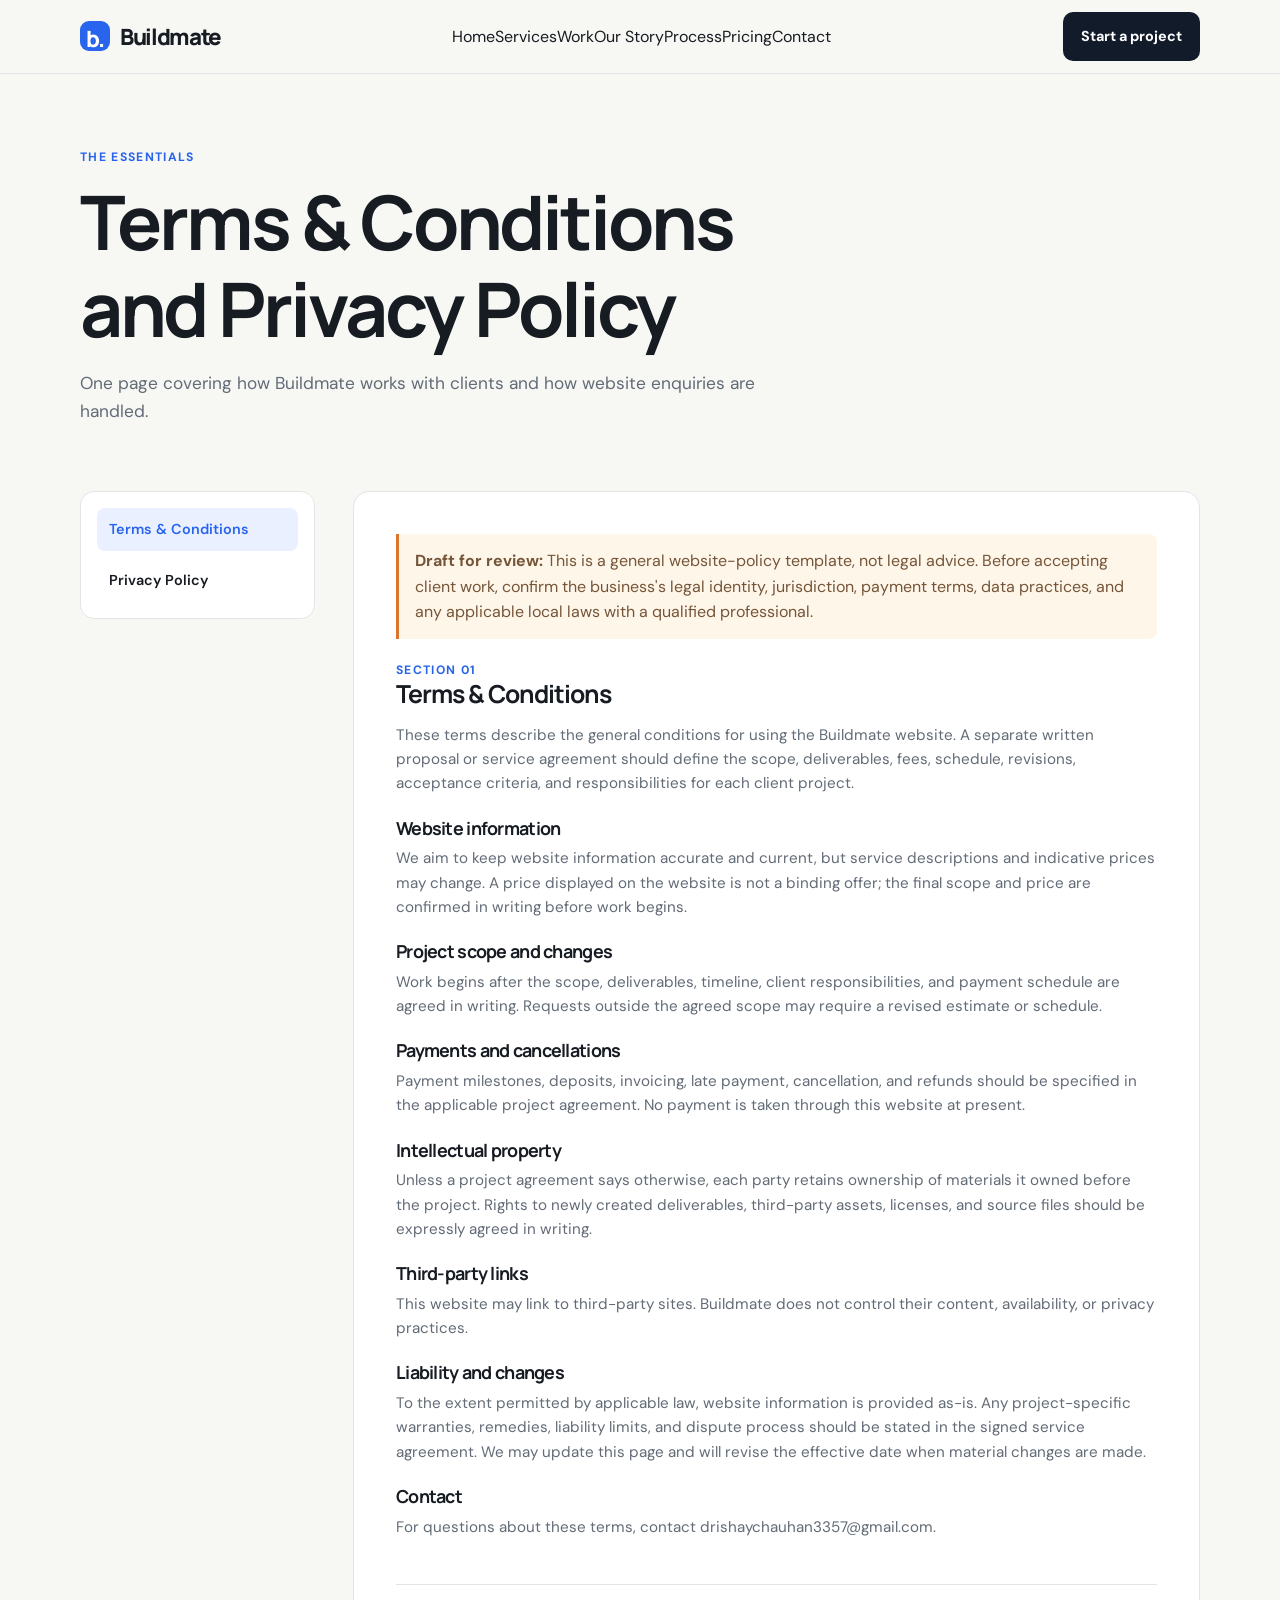
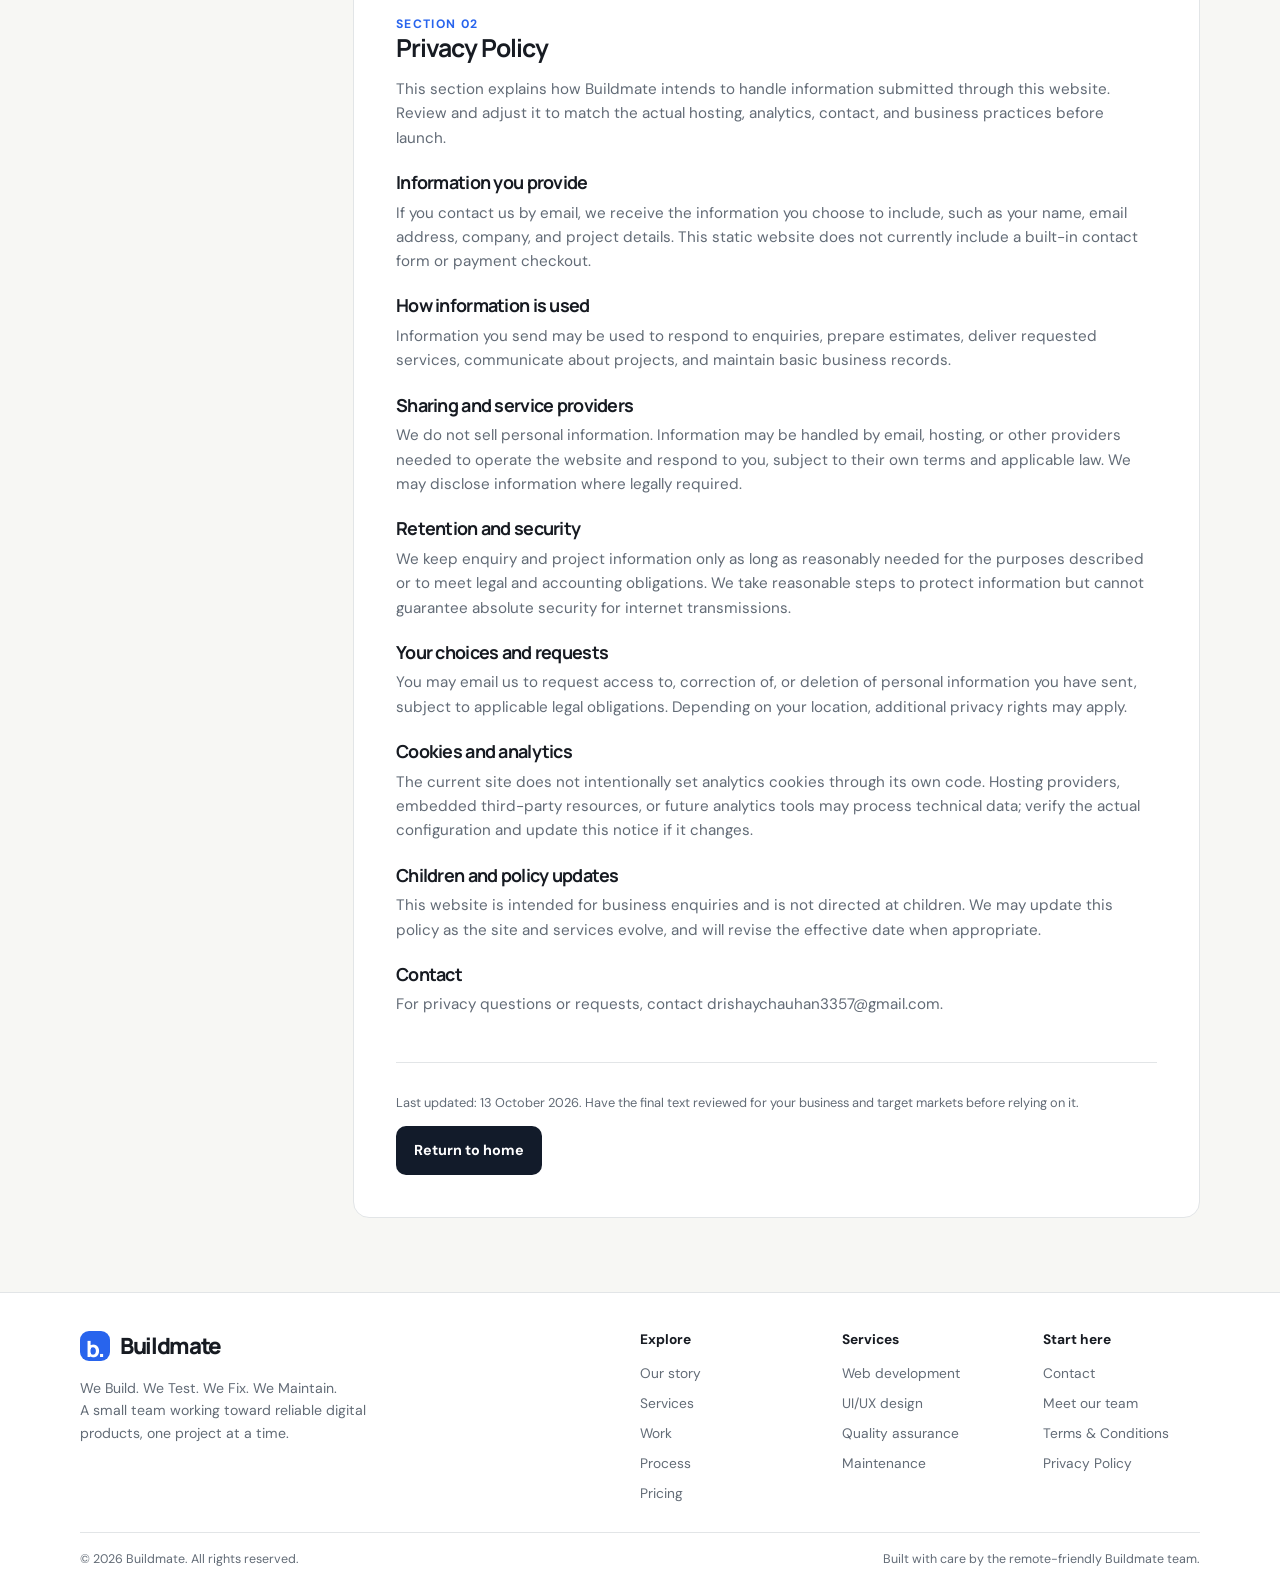
==== legal.html @ 02f56d62 "Load shared mobile navigation script on legal page" ====
<!doctype html>
<html lang="en"><head><meta charset="utf-8"><meta name="viewport" content="width=device-width, initial-scale=1"><meta name="theme-color" content="#f7f7f4"><meta name="description" content="Buildmate terms and conditions and privacy policy."><title>Terms &amp; Conditions & Privacy Policy – Buildmate</title><link rel="icon" type="image/svg+xml" href="assets/favicon.svg"><link rel="preconnect" href="https://fonts.googleapis.com"><link rel="preconnect" href="https://fonts.gstatic.com" crossorigin><link href="https://fonts.googleapis.com/css2?family=DM+Sans:wght@400;500;600;700&family=Manrope:wght@400;500;600;700;800&display=swap" rel="stylesheet"><link rel="stylesheet" href="assets/css/work.css"><style>.legal-layout{display:grid;grid-template-columns:235px minmax(0,1fr);gap:38px;align-items:start}.legal-sidebar{position:sticky;top:96px;background:#fff;border:1px solid var(--line);border-radius:14px;padding:16px;display:grid;gap:8px}.legal-sidebar a{padding:10px 12px;border-radius:8px;font-weight:600;font-size:.9rem}.legal-sidebar a.active,.legal-sidebar a:hover{background:#eaf0ff;color:var(--blue)}.legal-content{background:#fff;border:1px solid var(--line);border-radius:16px;padding:clamp(22px,4vw,42px);min-width:0}.legal-content section{padding:0 0 30px;margin-bottom:30px;border-bottom:1px solid var(--line);scroll-margin-top:100px}.legal-content section:last-child{border-bottom:0;margin-bottom:0}.legal-content h2{font-size:1.55rem;margin-bottom:14px}.legal-content h3{margin-top:22px}.legal-content p,.legal-content li{font-size:.95rem}.legal-content ul{padding-left:22px}.draft-warning{background:#fff6ea;border-left:3px solid var(--orange);padding:14px 16px;border-radius:0 8px 8px 0;color:#755538;margin-bottom:22px}@media(max-width:720px){.legal-layout{grid-template-columns:1fr;gap:16px}.legal-sidebar{position:static;grid-template-columns:repeat(2,minmax(0,1fr))}.legal-content{padding:20px}}</style></head>
<body><header class="topbar"><div class="wrap nav"><a class="brand" href="index.html#home" aria-label="Buildmate home"><span class="brand-mark">b.</span>Buildmate</a><nav class="nav-links mobile-page-nav" id="nav-links" aria-label="Page navigation"><a href="index.html#home">Home</a><a href="index.html#services">Services</a><a href="index.html#work">Work</a><a href="index.html#story">Our Story</a><a href="index.html#process">Process</a><a href="index.html#pricing">Pricing</a><a href="index.html#contact">Contact</a></nav><a class="btn btn-dark" href="index.html#contact">Start a project</a><button class="menu-toggle" id="menu-toggle" aria-label="Open navigation" aria-expanded="false" aria-controls="nav-links">☰</button></div></header>
<main><section class="hero"><div class="wrap"><div class="eyebrow">The essentials</div><h1>Terms &amp; Conditions<br>and Privacy Policy</h1><p>One page covering how Buildmate works with clients and how website enquiries are handled.</p></div></section>
<section class="section" style="padding-top:0"><div class="wrap legal-layout"><aside class="legal-sidebar" aria-label="Legal page navigation"><a href="#terms" class="active">Terms &amp; Conditions</a><a href="#privacy">Privacy Policy</a></aside><div class="legal-content"><div class="draft-warning"><strong>Draft for review:</strong> This is a general website-policy template, not legal advice. Before accepting client work, confirm the business's legal identity, jurisdiction, payment terms, data practices, and any applicable local laws with a qualified professional.</div>
<section id="terms"><div class="eyebrow">Section 01</div><h2>Terms &amp; Conditions</h2><p>These terms describe the general conditions for using the Buildmate website. A separate written proposal or service agreement should define the scope, deliverables, fees, schedule, revisions, acceptance criteria, and responsibilities for each client project.</p><h3>Website information</h3><p>We aim to keep website information accurate and current, but service descriptions and indicative prices may change. A price displayed on the website is not a binding offer; the final scope and price are confirmed in writing before work begins.</p><h3>Project scope and changes</h3><p>Work begins after the scope, deliverables, timeline, client responsibilities, and payment schedule are agreed in writing. Requests outside the agreed scope may require a revised estimate or schedule.</p><h3>Payments and cancellations</h3><p>Payment milestones, deposits, invoicing, late payment, cancellation, and refunds should be specified in the applicable project agreement. No payment is taken through this website at present.</p><h3>Intellectual property</h3><p>Unless a project agreement says otherwise, each party retains ownership of materials it owned before the project. Rights to newly created deliverables, third-party assets, licenses, and source files should be expressly agreed in writing.</p><h3>Third-party links</h3><p>This website may link to third-party sites. Buildmate does not control their content, availability, or privacy practices.</p><h3>Liability and changes</h3><p>To the extent permitted by applicable law, website information is provided as-is. Any project-specific warranties, remedies, liability limits, and dispute process should be stated in the signed service agreement. We may update this page and will revise the effective date when material changes are made.</p><h3>Contact</h3><p>For questions about these terms, contact <a href="https://mail.google.com/mail/?view=cm&amp;fs=1&amp;to=drishaychauhan3357@gmail.com&amp;su=Buildmate%20legal%20enquiry" target="_blank" rel="noopener">drishaychauhan3357@gmail.com</a>.</p></section>
<section id="privacy"><div class="eyebrow">Section 02</div><h2>Privacy Policy</h2><p>This section explains how Buildmate intends to handle information submitted through this website. Review and adjust it to match the actual hosting, analytics, contact, and business practices before launch.</p><h3>Information you provide</h3><p>If you contact us by email, we receive the information you choose to include, such as your name, email address, company, and project details. This static website does not currently include a built-in contact form or payment checkout.</p><h3>How information is used</h3><p>Information you send may be used to respond to enquiries, prepare estimates, deliver requested services, communicate about projects, and maintain basic business records.</p><h3>Sharing and service providers</h3><p>We do not sell personal information. Information may be handled by email, hosting, or other providers needed to operate the website and respond to you, subject to their own terms and applicable law. We may disclose information where legally required.</p><h3>Retention and security</h3><p>We keep enquiry and project information only as long as reasonably needed for the purposes described or to meet legal and accounting obligations. We take reasonable steps to protect information but cannot guarantee absolute security for internet transmissions.</p><h3>Your choices and requests</h3><p>You may email us to request access to, correction of, or deletion of personal information you have sent, subject to applicable legal obligations. Depending on your location, additional privacy rights may apply.</p><h3>Cookies and analytics</h3><p>The current site does not intentionally set analytics cookies through its own code. Hosting providers, embedded third-party resources, or future analytics tools may process technical data; verify the actual configuration and update this notice if it changes.</p><h3>Children and policy updates</h3><p>This website is intended for business enquiries and is not directed at children. We may update this policy as the site and services evolve, and will revise the effective date when appropriate.</p><h3>Contact</h3><p>For privacy questions or requests, contact <a href="https://mail.google.com/mail/?view=cm&amp;fs=1&amp;to=drishaychauhan3357@gmail.com&amp;su=Buildmate%20privacy%20request" target="_blank" rel="noopener">drishaychauhan3357@gmail.com</a>.</p></section><p style="font-size:.8rem;color:var(--muted)">Last updated: 13 October 2026. Have the final text reviewed for your business and target markets before relying on it.</p><a class="btn btn-dark" href="index.html">Return to home</a></div></div></section></main>
<footer class="footer">
  <div class="wrap">
    <div class="footer-top">
      <div class="footer-about"><a class="brand" href="index.html#home"><span class="brand-mark">b.</span>Buildmate</a><p>We Build. We Test. We Fix. We Maintain.<br>A small team working toward reliable digital products, one project at a time.</p></div>
      <div class="footer-links">
        <div><strong>Explore</strong><a href="index.html#story">Our story</a><a href="index.html#services">Services</a><a href="index.html#work">Work</a><a href="index.html#process">Process</a><a href="index.html#pricing">Pricing</a></div>
        <div><strong>Services</strong><a href="index.html#services">Web development</a><a href="index.html#services">UI/UX design</a><a href="index.html#services">Quality assurance</a><a href="index.html#services">Maintenance</a></div>
        <div><strong>Start here</strong><a href="index.html#contact">Contact</a><a href="team.html">Meet our team</a><a href="legal.html" target="_blank" rel="noopener">Terms &amp; Conditions</a><a href="legal.html#privacy" target="_blank" rel="noopener">Privacy Policy</a></div>
      </div>
    </div>
    <div class="footer-bottom"><span>© <span id="year"></span> Buildmate. All rights reserved.</span><span>Built with care by the remote-friendly Buildmate team.</span></div>
  </div>
</footer><script>document.getElementById('year').textContent=new Date().getFullYear();const sections=[...document.querySelectorAll('.legal-content section')];const links=[...document.querySelectorAll('.legal-sidebar a')];const update=()=>{let current=sections[0].id;for(const section of sections){if(section.getBoundingClientRect().top<=160)current=section.id;}links.forEach(link=>link.classList.toggle('active',link.hash==='#'+current));};window.addEventListener('scroll',update,{passive:true});update();</script><script src="assets/js/work.js" defer></script></body></html>
---- assets/css/work.css ----
:root{--ink:#171b22;--muted:#626b76;--paper:#f7f7f4;--white:#fff;--line:#e2e5e7;--blue:#2864ed;--green:#18845d;--orange:#d97732;--navy:#121b2a;--max:1120px}
    *{box-sizing:border-box}html{scroll-behavior:smooth;scroll-padding-top:80px}body{margin:0;background:var(--paper);color:var(--ink);font-family:"DM Sans",sans-serif;line-height:1.6}a{color:inherit;text-decoration:none}h1,h2,h3{font-family:Manrope,sans-serif;letter-spacing:-.04em;line-height:1.15}h1{font-size:clamp(2.7rem,6vw,4.7rem);margin:12px 0 18px}h2{font-size:clamp(1.8rem,4vw,2.7rem);margin:0 0 12px}h3{font-size:1.12rem;margin:0 0 8px}p{color:var(--muted);margin-top:0}.wrap{width:min(var(--max),calc(100% - 40px));margin:auto}.eyebrow{font-size:.76rem;letter-spacing:.11em;text-transform:uppercase;font-weight:700;color:var(--blue)}.topbar{height:74px;display:flex;align-items:center;border-bottom:1px solid var(--line);position:sticky;top:0;z-index:10;background:#f7f7f4ee;backdrop-filter:blur(12px)}.nav{display:flex;align-items:center;justify-content:space-between;gap:24px}.brand{display:inline-flex;align-items:center;gap:10px;font-family:Manrope,sans-serif;font-size:1.4rem;font-weight:800;letter-spacing:-.06em}.brand-mark{width:30px;height:30px;display:grid;place-items:center;background:var(--blue);color:white;border-radius:9px;font-weight:800}.links{display:flex;align-items:center;gap:25px;font-size:.9rem;color:#434b55}.menu-toggle{display:none;background:none;border:0;font-size:1.5rem;padding:8px}.nav-links a:hover{color:var(--blue)}.nav-links a[aria-current="page"]{color:var(--blue);font-weight:700}.btn{display:inline-flex;align-items:center;justify-content:center;gap:8px;padding:12px 17px;border-radius:10px;font-weight:700;font-size:.9rem;border:1px solid transparent}.btn-dark{background:var(--navy);color:white}.btn-outline{border-color:#cdd2d7}.hero{padding:74px 0 48px}.hero p{font-size:1.08rem;max-width:680px}.actions{display:flex;gap:10px;flex-wrap:wrap;margin-top:24px}.filters{display:flex;gap:8px;flex-wrap:wrap;margin:28px 0 0}.filter{padding:8px 13px;border:1px solid var(--line);border-radius:999px;background:white;font-size:.84rem;font-weight:600;cursor:pointer}.filter.active,.filter:hover{background:var(--navy);color:white;border-color:var(--navy)}.section{padding:42px 0 74px}.section-head{display:flex;justify-content:space-between;align-items:end;gap:24px;margin-bottom:24px}.section-head p{max-width:580px;margin-bottom:0}.project-grid{display:grid;grid-template-columns:repeat(3,1fr);gap:16px}.card{border:1px solid var(--line);border-radius:16px;overflow:hidden;background:white}.visual{height:190px;background:#e4e7e7;overflow:hidden}.visual img{width:100%;height:100%;object-fit:cover}.content{padding:20px}.status{font-size:.72rem;letter-spacing:.04em;text-transform:uppercase;font-weight:700;color:var(--green);display:inline-block;margin-bottom:9px}.status.pending{color:#8a5a23}.content p{font-size:.91rem;margin-bottom:13px}.tags{display:flex;flex-wrap:wrap;gap:6px}.tag{font-size:.72rem;background:#f0f2f4;color:#4e5660;border-radius:6px;padding:4px 8px}.notice{padding:15px 17px;background:#fff6ea;border-left:3px solid var(--orange);border-radius:0 9px 9px 0;font-size:.88rem;color:#755538;margin-top:22px}.category{padding-top:44px}.empty{border:1px dashed #c9cfd6;border-radius:14px;padding:23px;color:var(--muted);background:#ffffff80}.cta{padding:0 0 74px}.cta-panel{padding:38px;background:#e8edf8;border:1px solid #d7dfed;border-radius:20px;display:flex;justify-content:space-between;align-items:center;gap:24px}.cta-panel p{margin:0;max-width:640px}.footer{border-top:1px solid var(--line);padding:35px 0 25px;background:#fff}.footer-top{display:flex;align-items:flex-start;justify-content:space-between;gap:35px}.footer-about{max-width:330px}.footer-about p{font-size:.88rem;margin-top:12px}.footer-links{display:grid;grid-template-columns:repeat(3,minmax(0,1fr));column-gap:clamp(22px,3.5vw,48px);min-width:min(560px,60%)}.footer-links div{display:grid;grid-template-rows:repeat(auto-fit,max-content);align-content:start;align-items:start;gap:8px;font-size:.86rem;color:var(--muted)}.footer-links strong{color:var(--ink);margin-bottom:4px}.footer-bottom{border-top:1px solid var(--line);padding-top:17px;margin-top:28px;display:flex;justify-content:space-between;gap:20px;color:var(--muted);font-size:.78rem}.hide{display:none!important}
    @media(max-width:800px){.project-grid{grid-template-columns:repeat(2,1fr)}.links{gap:12px}.section-head{align-items:flex-start;flex-direction:column}}
    @media(max-width:680px){.wrap{width:min(100% - 28px,var(--max))}.topbar{height:66px}.nav-links{display:none;position:absolute;top:65px;left:0;right:0;background:var(--paper);border-bottom:1px solid var(--line);padding:18px 22px 24px;flex-direction:column;align-items:stretch;gap:16px}.nav-links.open{display:flex}.nav-links .btn{align-self:flex-start}.menu-toggle{display:block}.nav>.btn{display:inline-flex}.mobile-page-nav{display:none;position:absolute;top:65px;left:0;right:0;background:var(--paper);border-bottom:1px solid var(--line);padding:18px 22px 24px;flex-direction:column;align-items:stretch;gap:16px}.mobile-page-nav.open{display:flex}}@media(max-width:580px){.wrap{width:calc(100% - 28px)}.topbar{height:65px}.links{gap:10px;font-size:.8rem}.nav>.btn{display:inline-flex}.hero{padding:52px 0 30px}.project-grid{grid-template-columns:1fr}.visual{height:215px}.section{padding:32px 0 55px}.cta-panel{align-items:flex-start;flex-direction:column;padding:26px}.footer-top{flex-direction:column}.footer-links{width:100%;min-width:0;grid-template-columns:repeat(3,minmax(0,1fr));gap:18px}.footer-bottom{flex-direction:column;gap:8px}}
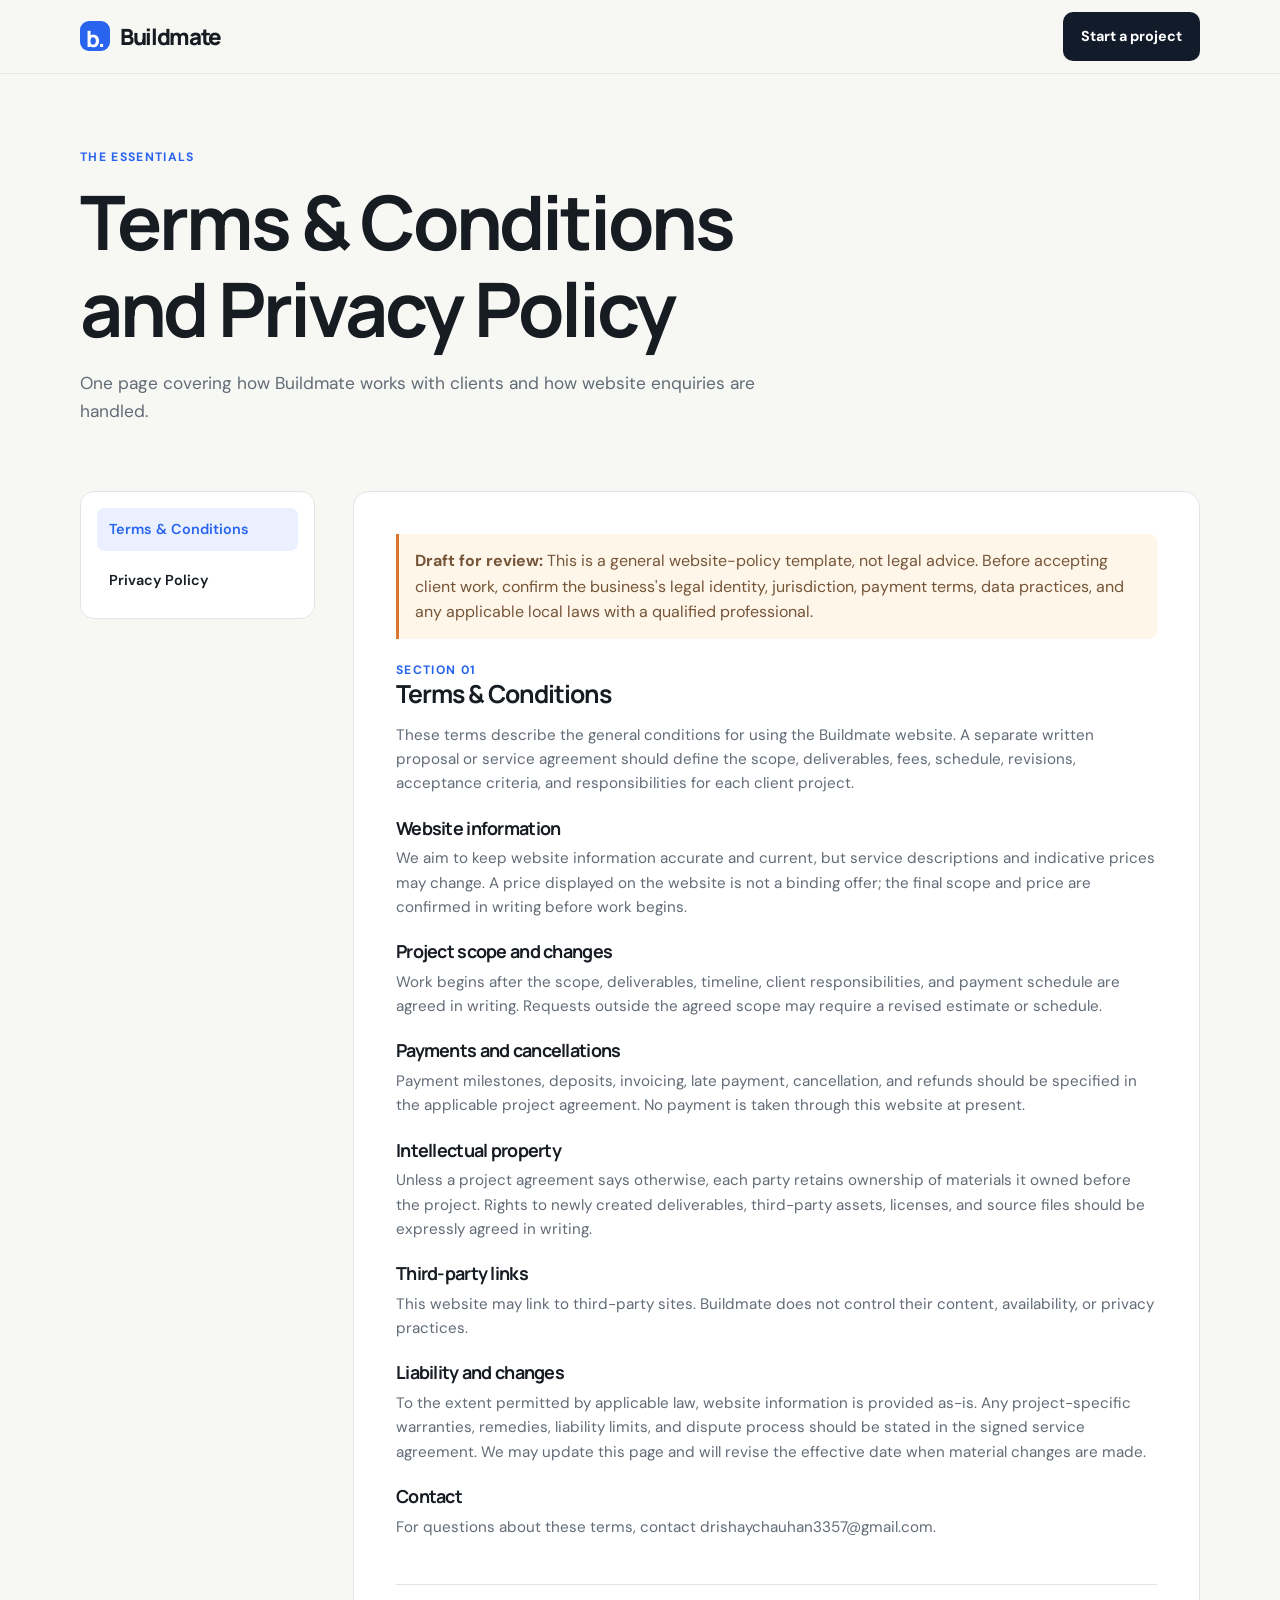
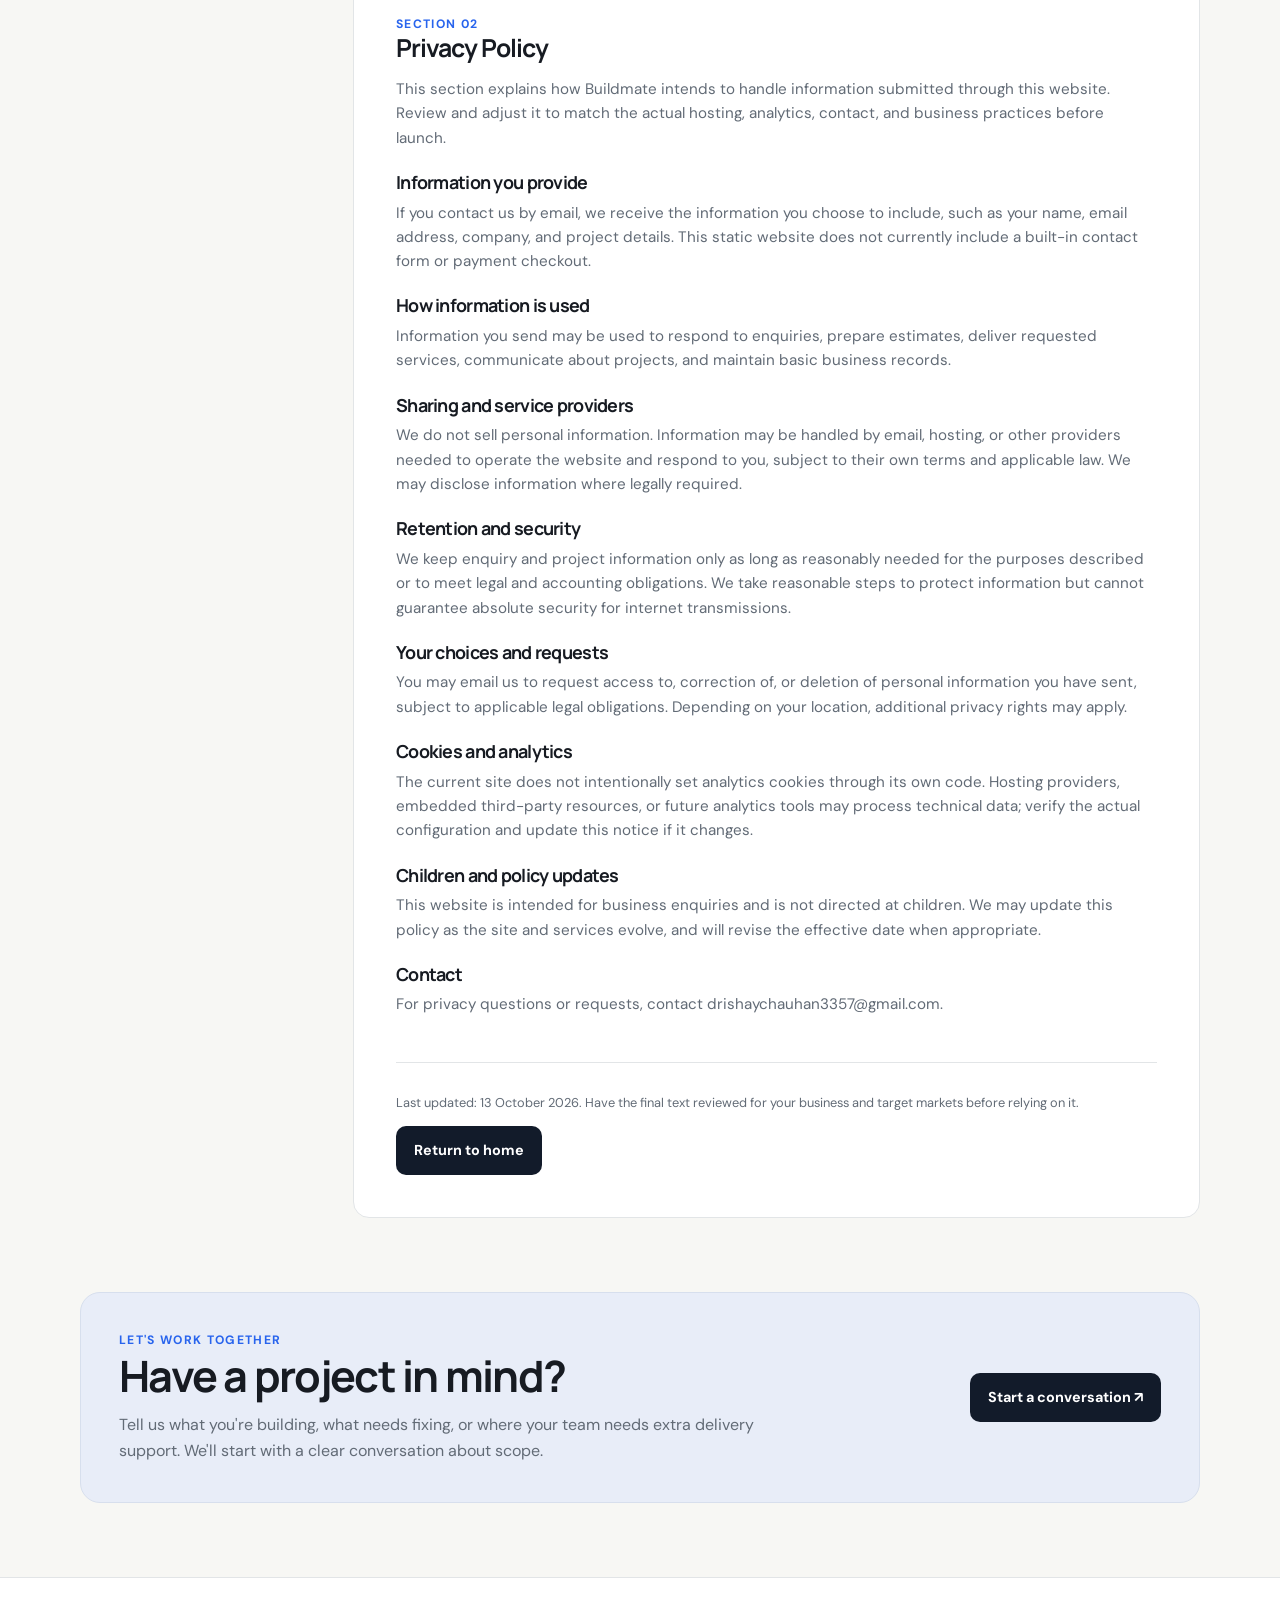
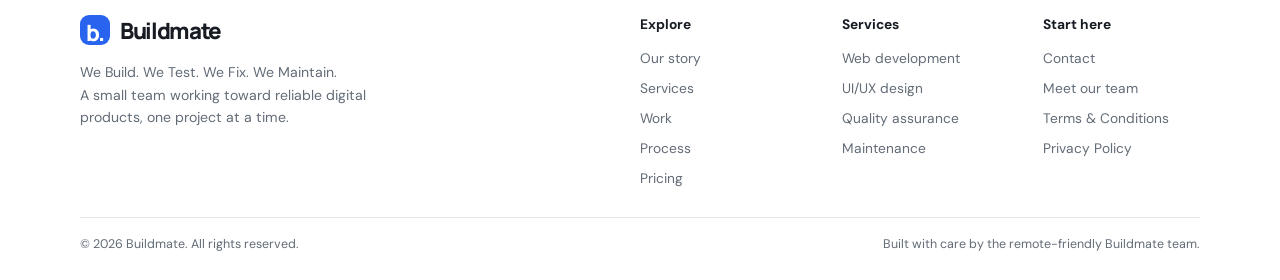
==== commit 12bd8e33: "Simplify legal header and add contact CTA" ====
--- a/legal.html
+++ b/legal.html
@@ -1,10 +1,11 @@
 <!doctype html>
 <html lang="en"><head><meta charset="utf-8"><meta name="viewport" content="width=device-width, initial-scale=1"><meta name="theme-color" content="#f7f7f4"><meta name="description" content="Buildmate terms and conditions and privacy policy."><title>Terms &amp; Conditions & Privacy Policy – Buildmate</title><link rel="icon" type="image/svg+xml" href="assets/favicon.svg"><link rel="preconnect" href="https://fonts.googleapis.com"><link rel="preconnect" href="https://fonts.gstatic.com" crossorigin><link href="https://fonts.googleapis.com/css2?family=DM+Sans:wght@400;500;600;700&family=Manrope:wght@400;500;600;700;800&display=swap" rel="stylesheet"><link rel="stylesheet" href="assets/css/work.css"><style>.legal-layout{display:grid;grid-template-columns:235px minmax(0,1fr);gap:38px;align-items:start}.legal-sidebar{position:sticky;top:96px;background:#fff;border:1px solid var(--line);border-radius:14px;padding:16px;display:grid;gap:8px}.legal-sidebar a{padding:10px 12px;border-radius:8px;font-weight:600;font-size:.9rem}.legal-sidebar a.active,.legal-sidebar a:hover{background:#eaf0ff;color:var(--blue)}.legal-content{background:#fff;border:1px solid var(--line);border-radius:16px;padding:clamp(22px,4vw,42px);min-width:0}.legal-content section{padding:0 0 30px;margin-bottom:30px;border-bottom:1px solid var(--line);scroll-margin-top:100px}.legal-content section:last-child{border-bottom:0;margin-bottom:0}.legal-content h2{font-size:1.55rem;margin-bottom:14px}.legal-content h3{margin-top:22px}.legal-content p,.legal-content li{font-size:.95rem}.legal-content ul{padding-left:22px}.draft-warning{background:#fff6ea;border-left:3px solid var(--orange);padding:14px 16px;border-radius:0 8px 8px 0;color:#755538;margin-bottom:22px}@media(max-width:720px){.legal-layout{grid-template-columns:1fr;gap:16px}.legal-sidebar{position:static;grid-template-columns:repeat(2,minmax(0,1fr))}.legal-content{padding:20px}}</style></head>
-<body><header class="topbar"><div class="wrap nav"><a class="brand" href="index.html#home" aria-label="Buildmate home"><span class="brand-mark">b.</span>Buildmate</a><nav class="nav-links mobile-page-nav" id="nav-links" aria-label="Page navigation"><a href="index.html#home">Home</a><a href="index.html#services">Services</a><a href="index.html#work">Work</a><a href="index.html#story">Our Story</a><a href="index.html#process">Process</a><a href="index.html#pricing">Pricing</a><a href="index.html#contact">Contact</a></nav><a class="btn btn-dark" href="index.html#contact">Start a project</a><button class="menu-toggle" id="menu-toggle" aria-label="Open navigation" aria-expanded="false" aria-controls="nav-links">☰</button></div></header>
+<body><header class="topbar"><div class="wrap nav"><a class="brand" href="index.html#home" aria-label="Buildmate home"><span class="brand-mark">b.</span>Buildmate</a><a class="btn btn-dark" href="index.html#contact">Start a project</a></div></header>
 <main><section class="hero"><div class="wrap"><div class="eyebrow">The essentials</div><h1>Terms &amp; Conditions<br>and Privacy Policy</h1><p>One page covering how Buildmate works with clients and how website enquiries are handled.</p></div></section>
 <section class="section" style="padding-top:0"><div class="wrap legal-layout"><aside class="legal-sidebar" aria-label="Legal page navigation"><a href="#terms" class="active">Terms &amp; Conditions</a><a href="#privacy">Privacy Policy</a></aside><div class="legal-content"><div class="draft-warning"><strong>Draft for review:</strong> This is a general website-policy template, not legal advice. Before accepting client work, confirm the business's legal identity, jurisdiction, payment terms, data practices, and any applicable local laws with a qualified professional.</div>
 <section id="terms"><div class="eyebrow">Section 01</div><h2>Terms &amp; Conditions</h2><p>These terms describe the general conditions for using the Buildmate website. A separate written proposal or service agreement should define the scope, deliverables, fees, schedule, revisions, acceptance criteria, and responsibilities for each client project.</p><h3>Website information</h3><p>We aim to keep website information accurate and current, but service descriptions and indicative prices may change. A price displayed on the website is not a binding offer; the final scope and price are confirmed in writing before work begins.</p><h3>Project scope and changes</h3><p>Work begins after the scope, deliverables, timeline, client responsibilities, and payment schedule are agreed in writing. Requests outside the agreed scope may require a revised estimate or schedule.</p><h3>Payments and cancellations</h3><p>Payment milestones, deposits, invoicing, late payment, cancellation, and refunds should be specified in the applicable project agreement. No payment is taken through this website at present.</p><h3>Intellectual property</h3><p>Unless a project agreement says otherwise, each party retains ownership of materials it owned before the project. Rights to newly created deliverables, third-party assets, licenses, and source files should be expressly agreed in writing.</p><h3>Third-party links</h3><p>This website may link to third-party sites. Buildmate does not control their content, availability, or privacy practices.</p><h3>Liability and changes</h3><p>To the extent permitted by applicable law, website information is provided as-is. Any project-specific warranties, remedies, liability limits, and dispute process should be stated in the signed service agreement. We may update this page and will revise the effective date when material changes are made.</p><h3>Contact</h3><p>For questions about these terms, contact <a href="https://mail.google.com/mail/?view=cm&amp;fs=1&amp;to=drishaychauhan3357@gmail.com&amp;su=Buildmate%20legal%20enquiry" target="_blank" rel="noopener">drishaychauhan3357@gmail.com</a>.</p></section>
-<section id="privacy"><div class="eyebrow">Section 02</div><h2>Privacy Policy</h2><p>This section explains how Buildmate intends to handle information submitted through this website. Review and adjust it to match the actual hosting, analytics, contact, and business practices before launch.</p><h3>Information you provide</h3><p>If you contact us by email, we receive the information you choose to include, such as your name, email address, company, and project details. This static website does not currently include a built-in contact form or payment checkout.</p><h3>How information is used</h3><p>Information you send may be used to respond to enquiries, prepare estimates, deliver requested services, communicate about projects, and maintain basic business records.</p><h3>Sharing and service providers</h3><p>We do not sell personal information. Information may be handled by email, hosting, or other providers needed to operate the website and respond to you, subject to their own terms and applicable law. We may disclose information where legally required.</p><h3>Retention and security</h3><p>We keep enquiry and project information only as long as reasonably needed for the purposes described or to meet legal and accounting obligations. We take reasonable steps to protect information but cannot guarantee absolute security for internet transmissions.</p><h3>Your choices and requests</h3><p>You may email us to request access to, correction of, or deletion of personal information you have sent, subject to applicable legal obligations. Depending on your location, additional privacy rights may apply.</p><h3>Cookies and analytics</h3><p>The current site does not intentionally set analytics cookies through its own code. Hosting providers, embedded third-party resources, or future analytics tools may process technical data; verify the actual configuration and update this notice if it changes.</p><h3>Children and policy updates</h3><p>This website is intended for business enquiries and is not directed at children. We may update this policy as the site and services evolve, and will revise the effective date when appropriate.</p><h3>Contact</h3><p>For privacy questions or requests, contact <a href="https://mail.google.com/mail/?view=cm&amp;fs=1&amp;to=drishaychauhan3357@gmail.com&amp;su=Buildmate%20privacy%20request" target="_blank" rel="noopener">drishaychauhan3357@gmail.com</a>.</p></section><p style="font-size:.8rem;color:var(--muted)">Last updated: 13 October 2026. Have the final text reviewed for your business and target markets before relying on it.</p><a class="btn btn-dark" href="index.html">Return to home</a></div></div></section></main>
+<section id="privacy"><div class="eyebrow">Section 02</div><h2>Privacy Policy</h2><p>This section explains how Buildmate intends to handle information submitted through this website. Review and adjust it to match the actual hosting, analytics, contact, and business practices before launch.</p><h3>Information you provide</h3><p>If you contact us by email, we receive the information you choose to include, such as your name, email address, company, and project details. This static website does not currently include a built-in contact form or payment checkout.</p><h3>How information is used</h3><p>Information you send may be used to respond to enquiries, prepare estimates, deliver requested services, communicate about projects, and maintain basic business records.</p><h3>Sharing and service providers</h3><p>We do not sell personal information. Information may be handled by email, hosting, or other providers needed to operate the website and respond to you, subject to their own terms and applicable law. We may disclose information where legally required.</p><h3>Retention and security</h3><p>We keep enquiry and project information only as long as reasonably needed for the purposes described or to meet legal and accounting obligations. We take reasonable steps to protect information but cannot guarantee absolute security for internet transmissions.</p><h3>Your choices and requests</h3><p>You may email us to request access to, correction of, or deletion of personal information you have sent, subject to applicable legal obligations. Depending on your location, additional privacy rights may apply.</p><h3>Cookies and analytics</h3><p>The current site does not intentionally set analytics cookies through its own code. Hosting providers, embedded third-party resources, or future analytics tools may process technical data; verify the actual configuration and update this notice if it changes.</p><h3>Children and policy updates</h3><p>This website is intended for business enquiries and is not directed at children. We may update this policy as the site and services evolve, and will revise the effective date when appropriate.</p><h3>Contact</h3><p>For privacy questions or requests, contact <a href="https://mail.google.com/mail/?view=cm&amp;fs=1&amp;to=drishaychauhan3357@gmail.com&amp;su=Buildmate%20privacy%20request" target="_blank" rel="noopener">drishaychauhan3357@gmail.com</a>.</p></section><p style="font-size:.8rem;color:var(--muted)">Last updated: 13 October 2026. Have the final text reviewed for your business and target markets before relying on it.</p><a class="btn btn-dark" href="index.html">Return to home</a></div></div></section><section class="cta"><div class="wrap"><div class="cta-panel"><div><div class="eyebrow">Let's work together</div><h2>Have a project in mind?</h2><p>Tell us what you're building, what needs fixing, or where your team needs extra delivery support. We'll start with a clear conversation about scope.</p></div><a class="btn btn-dark" href="https://mail.google.com/mail/?view=cm&amp;fs=1&amp;to=drishaychauhan3357@gmail.com&amp;su=Buildmate%20project%20enquiry" target="_blank" rel="noopener">Start a conversation ↗</a></div></div></section>
+</main>
 <footer class="footer">
   <div class="wrap">
     <div class="footer-top">
@@ -12,7 +13,7 @@
       <div class="footer-links">
         <div><strong>Explore</strong><a href="index.html#story">Our story</a><a href="index.html#services">Services</a><a href="index.html#work">Work</a><a href="index.html#process">Process</a><a href="index.html#pricing">Pricing</a></div>
         <div><strong>Services</strong><a href="index.html#services">Web development</a><a href="index.html#services">UI/UX design</a><a href="index.html#services">Quality assurance</a><a href="index.html#services">Maintenance</a></div>
-        <div><strong>Start here</strong><a href="index.html#contact">Contact</a><a href="team.html">Meet our team</a><a href="legal.html" target="_blank" rel="noopener">Terms &amp; Conditions</a><a href="legal.html#privacy" target="_blank" rel="noopener">Privacy Policy</a></div>
+        <div><strong>Start here</strong><a href="index.html#contact">Contact</a><a href="team.html" target="_blank" rel="noopener">Meet our team</a><a href="legal.html" target="_blank" rel="noopener">Terms &amp; Conditions</a><a href="legal.html#privacy" target="_blank" rel="noopener">Privacy Policy</a></div>
       </div>
     </div>
     <div class="footer-bottom"><span>© <span id="year"></span> Buildmate. All rights reserved.</span><span>Built with care by the remote-friendly Buildmate team.</span></div>
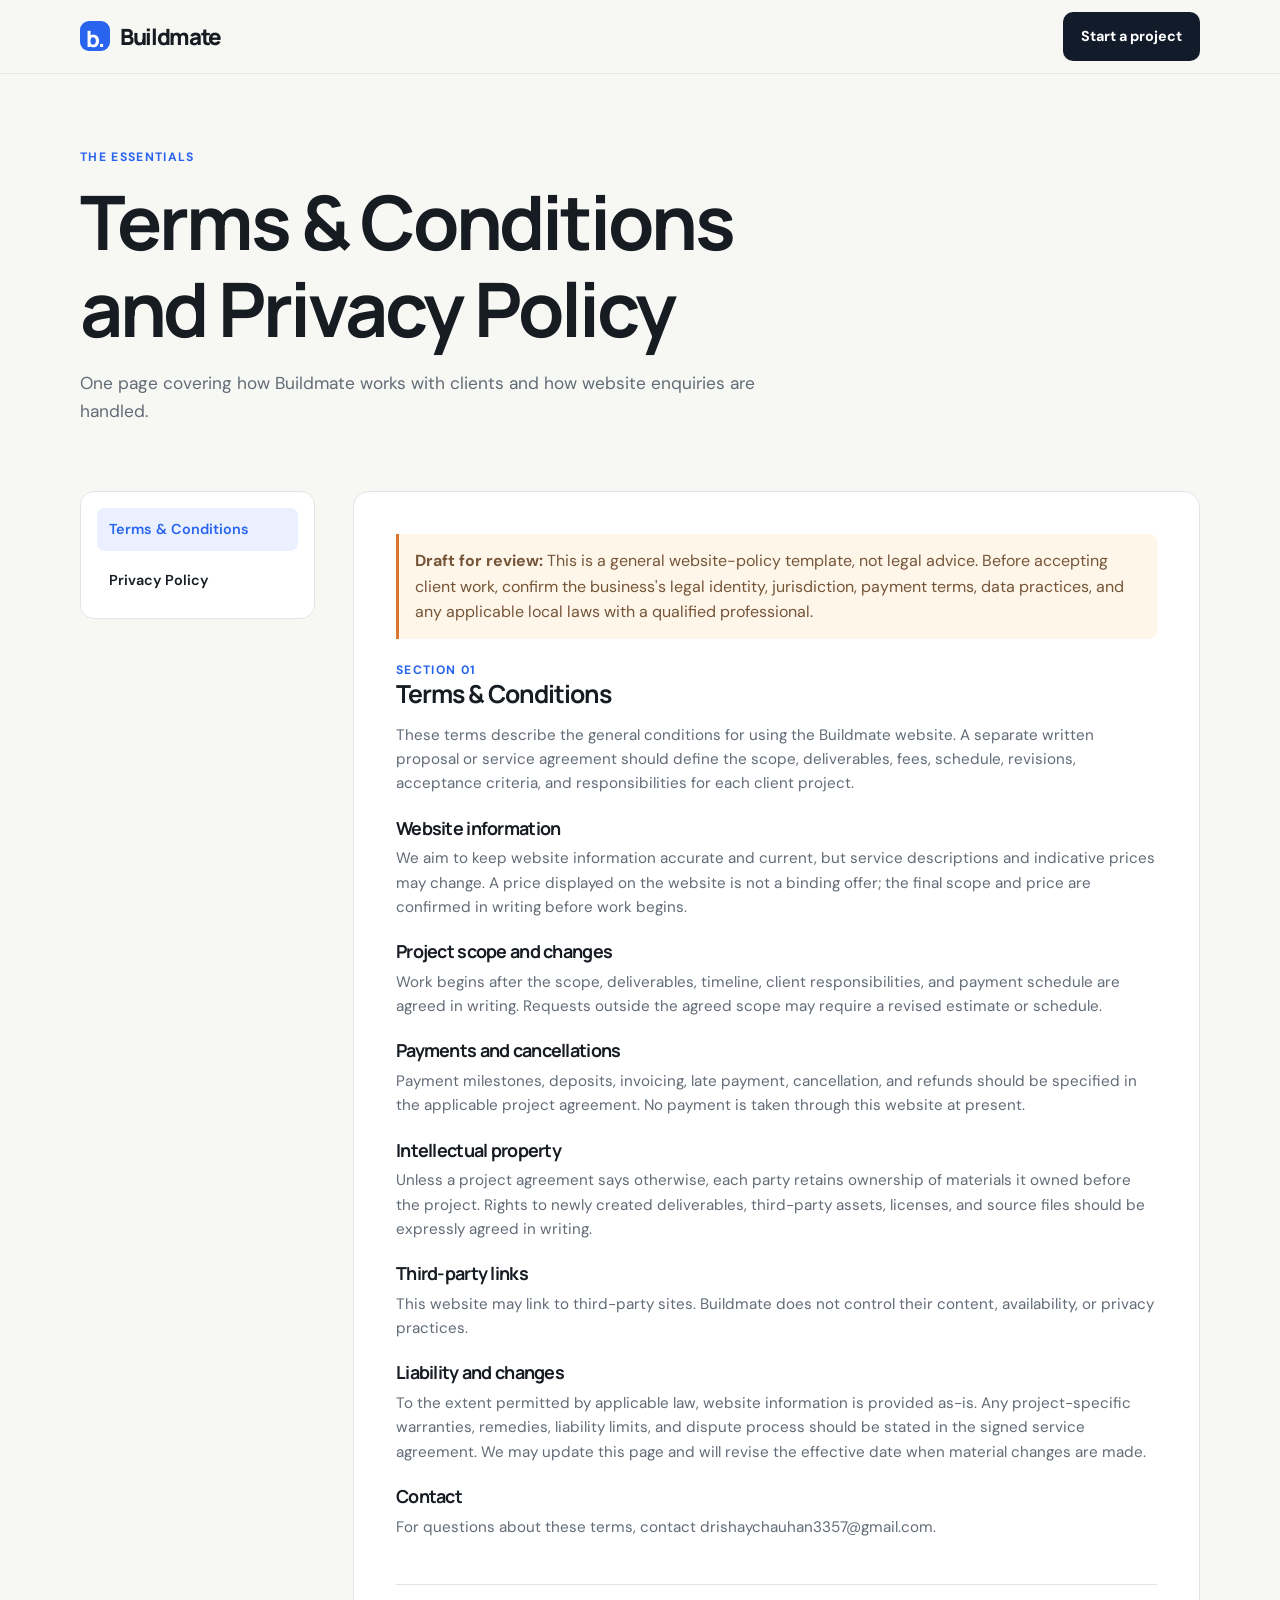
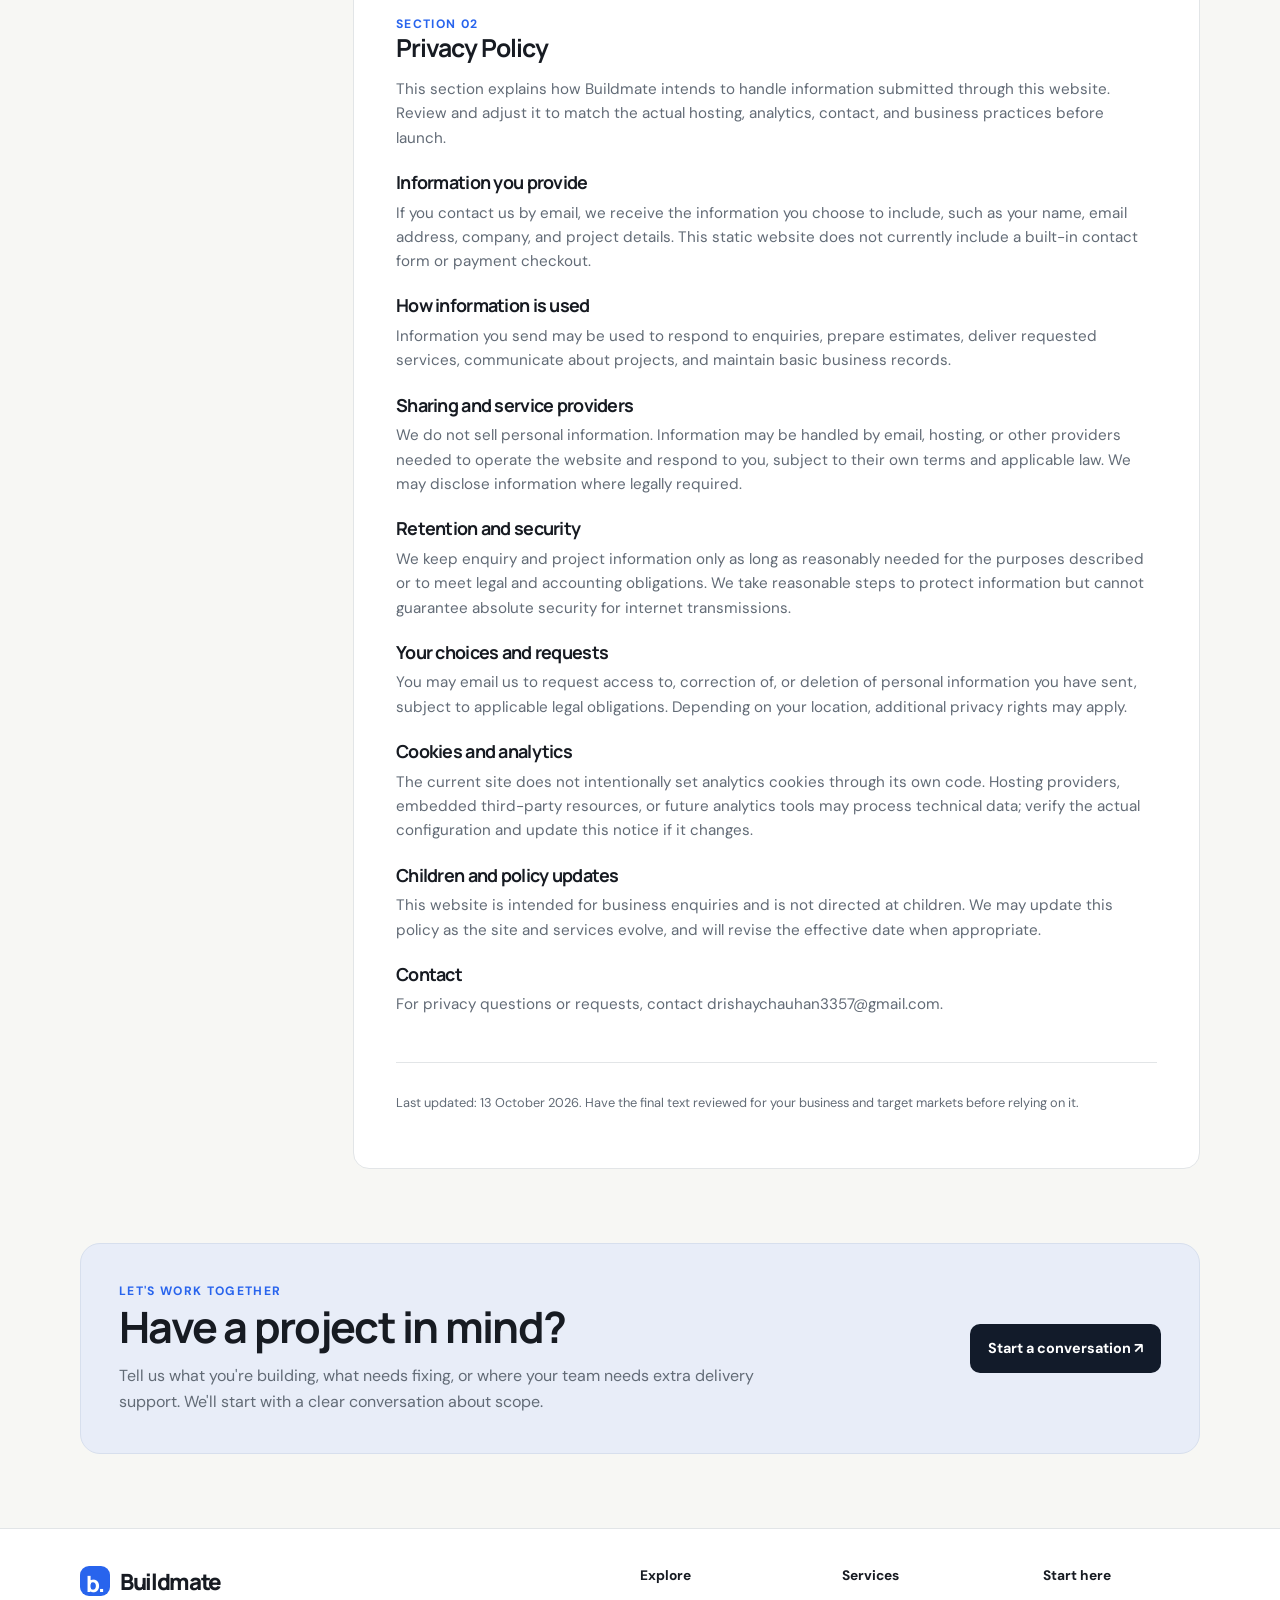
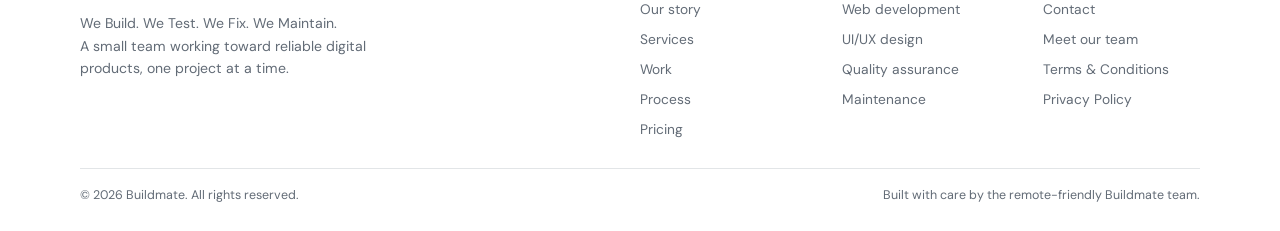
==== commit 5d841804: "Route legal page CTA to same-page contact and remove return button" ====
--- a/legal.html
+++ b/legal.html
@@ -1,10 +1,10 @@
 <!doctype html>
 <html lang="en"><head><meta charset="utf-8"><meta name="viewport" content="width=device-width, initial-scale=1"><meta name="theme-color" content="#f7f7f4"><meta name="description" content="Buildmate terms and conditions and privacy policy."><title>Terms &amp; Conditions & Privacy Policy – Buildmate</title><link rel="icon" type="image/svg+xml" href="assets/favicon.svg"><link rel="preconnect" href="https://fonts.googleapis.com"><link rel="preconnect" href="https://fonts.gstatic.com" crossorigin><link href="https://fonts.googleapis.com/css2?family=DM+Sans:wght@400;500;600;700&family=Manrope:wght@400;500;600;700;800&display=swap" rel="stylesheet"><link rel="stylesheet" href="assets/css/work.css"><style>.legal-layout{display:grid;grid-template-columns:235px minmax(0,1fr);gap:38px;align-items:start}.legal-sidebar{position:sticky;top:96px;background:#fff;border:1px solid var(--line);border-radius:14px;padding:16px;display:grid;gap:8px}.legal-sidebar a{padding:10px 12px;border-radius:8px;font-weight:600;font-size:.9rem}.legal-sidebar a.active,.legal-sidebar a:hover{background:#eaf0ff;color:var(--blue)}.legal-content{background:#fff;border:1px solid var(--line);border-radius:16px;padding:clamp(22px,4vw,42px);min-width:0}.legal-content section{padding:0 0 30px;margin-bottom:30px;border-bottom:1px solid var(--line);scroll-margin-top:100px}.legal-content section:last-child{border-bottom:0;margin-bottom:0}.legal-content h2{font-size:1.55rem;margin-bottom:14px}.legal-content h3{margin-top:22px}.legal-content p,.legal-content li{font-size:.95rem}.legal-content ul{padding-left:22px}.draft-warning{background:#fff6ea;border-left:3px solid var(--orange);padding:14px 16px;border-radius:0 8px 8px 0;color:#755538;margin-bottom:22px}@media(max-width:720px){.legal-layout{grid-template-columns:1fr;gap:16px}.legal-sidebar{position:static;grid-template-columns:repeat(2,minmax(0,1fr))}.legal-content{padding:20px}}</style></head>
-<body><header class="topbar"><div class="wrap nav"><a class="brand" href="index.html#home" aria-label="Buildmate home"><span class="brand-mark">b.</span>Buildmate</a><a class="btn btn-dark" href="index.html#contact">Start a project</a></div></header>
+<body><header class="topbar"><div class="wrap nav"><a class="brand" href="index.html#home" aria-label="Buildmate home"><span class="brand-mark">b.</span>Buildmate</a><a class="btn btn-dark" href="#contact">Start a project</a></div></header>
 <main><section class="hero"><div class="wrap"><div class="eyebrow">The essentials</div><h1>Terms &amp; Conditions<br>and Privacy Policy</h1><p>One page covering how Buildmate works with clients and how website enquiries are handled.</p></div></section>
 <section class="section" style="padding-top:0"><div class="wrap legal-layout"><aside class="legal-sidebar" aria-label="Legal page navigation"><a href="#terms" class="active">Terms &amp; Conditions</a><a href="#privacy">Privacy Policy</a></aside><div class="legal-content"><div class="draft-warning"><strong>Draft for review:</strong> This is a general website-policy template, not legal advice. Before accepting client work, confirm the business's legal identity, jurisdiction, payment terms, data practices, and any applicable local laws with a qualified professional.</div>
 <section id="terms"><div class="eyebrow">Section 01</div><h2>Terms &amp; Conditions</h2><p>These terms describe the general conditions for using the Buildmate website. A separate written proposal or service agreement should define the scope, deliverables, fees, schedule, revisions, acceptance criteria, and responsibilities for each client project.</p><h3>Website information</h3><p>We aim to keep website information accurate and current, but service descriptions and indicative prices may change. A price displayed on the website is not a binding offer; the final scope and price are confirmed in writing before work begins.</p><h3>Project scope and changes</h3><p>Work begins after the scope, deliverables, timeline, client responsibilities, and payment schedule are agreed in writing. Requests outside the agreed scope may require a revised estimate or schedule.</p><h3>Payments and cancellations</h3><p>Payment milestones, deposits, invoicing, late payment, cancellation, and refunds should be specified in the applicable project agreement. No payment is taken through this website at present.</p><h3>Intellectual property</h3><p>Unless a project agreement says otherwise, each party retains ownership of materials it owned before the project. Rights to newly created deliverables, third-party assets, licenses, and source files should be expressly agreed in writing.</p><h3>Third-party links</h3><p>This website may link to third-party sites. Buildmate does not control their content, availability, or privacy practices.</p><h3>Liability and changes</h3><p>To the extent permitted by applicable law, website information is provided as-is. Any project-specific warranties, remedies, liability limits, and dispute process should be stated in the signed service agreement. We may update this page and will revise the effective date when material changes are made.</p><h3>Contact</h3><p>For questions about these terms, contact <a href="https://mail.google.com/mail/?view=cm&amp;fs=1&amp;to=drishaychauhan3357@gmail.com&amp;su=Buildmate%20legal%20enquiry" target="_blank" rel="noopener">drishaychauhan3357@gmail.com</a>.</p></section>
-<section id="privacy"><div class="eyebrow">Section 02</div><h2>Privacy Policy</h2><p>This section explains how Buildmate intends to handle information submitted through this website. Review and adjust it to match the actual hosting, analytics, contact, and business practices before launch.</p><h3>Information you provide</h3><p>If you contact us by email, we receive the information you choose to include, such as your name, email address, company, and project details. This static website does not currently include a built-in contact form or payment checkout.</p><h3>How information is used</h3><p>Information you send may be used to respond to enquiries, prepare estimates, deliver requested services, communicate about projects, and maintain basic business records.</p><h3>Sharing and service providers</h3><p>We do not sell personal information. Information may be handled by email, hosting, or other providers needed to operate the website and respond to you, subject to their own terms and applicable law. We may disclose information where legally required.</p><h3>Retention and security</h3><p>We keep enquiry and project information only as long as reasonably needed for the purposes described or to meet legal and accounting obligations. We take reasonable steps to protect information but cannot guarantee absolute security for internet transmissions.</p><h3>Your choices and requests</h3><p>You may email us to request access to, correction of, or deletion of personal information you have sent, subject to applicable legal obligations. Depending on your location, additional privacy rights may apply.</p><h3>Cookies and analytics</h3><p>The current site does not intentionally set analytics cookies through its own code. Hosting providers, embedded third-party resources, or future analytics tools may process technical data; verify the actual configuration and update this notice if it changes.</p><h3>Children and policy updates</h3><p>This website is intended for business enquiries and is not directed at children. We may update this policy as the site and services evolve, and will revise the effective date when appropriate.</p><h3>Contact</h3><p>For privacy questions or requests, contact <a href="https://mail.google.com/mail/?view=cm&amp;fs=1&amp;to=drishaychauhan3357@gmail.com&amp;su=Buildmate%20privacy%20request" target="_blank" rel="noopener">drishaychauhan3357@gmail.com</a>.</p></section><p style="font-size:.8rem;color:var(--muted)">Last updated: 13 October 2026. Have the final text reviewed for your business and target markets before relying on it.</p><a class="btn btn-dark" href="index.html">Return to home</a></div></div></section><section class="cta"><div class="wrap"><div class="cta-panel"><div><div class="eyebrow">Let's work together</div><h2>Have a project in mind?</h2><p>Tell us what you're building, what needs fixing, or where your team needs extra delivery support. We'll start with a clear conversation about scope.</p></div><a class="btn btn-dark" href="https://mail.google.com/mail/?view=cm&amp;fs=1&amp;to=drishaychauhan3357@gmail.com&amp;su=Buildmate%20project%20enquiry" target="_blank" rel="noopener">Start a conversation ↗</a></div></div></section>
+<section id="privacy"><div class="eyebrow">Section 02</div><h2>Privacy Policy</h2><p>This section explains how Buildmate intends to handle information submitted through this website. Review and adjust it to match the actual hosting, analytics, contact, and business practices before launch.</p><h3>Information you provide</h3><p>If you contact us by email, we receive the information you choose to include, such as your name, email address, company, and project details. This static website does not currently include a built-in contact form or payment checkout.</p><h3>How information is used</h3><p>Information you send may be used to respond to enquiries, prepare estimates, deliver requested services, communicate about projects, and maintain basic business records.</p><h3>Sharing and service providers</h3><p>We do not sell personal information. Information may be handled by email, hosting, or other providers needed to operate the website and respond to you, subject to their own terms and applicable law. We may disclose information where legally required.</p><h3>Retention and security</h3><p>We keep enquiry and project information only as long as reasonably needed for the purposes described or to meet legal and accounting obligations. We take reasonable steps to protect information but cannot guarantee absolute security for internet transmissions.</p><h3>Your choices and requests</h3><p>You may email us to request access to, correction of, or deletion of personal information you have sent, subject to applicable legal obligations. Depending on your location, additional privacy rights may apply.</p><h3>Cookies and analytics</h3><p>The current site does not intentionally set analytics cookies through its own code. Hosting providers, embedded third-party resources, or future analytics tools may process technical data; verify the actual configuration and update this notice if it changes.</p><h3>Children and policy updates</h3><p>This website is intended for business enquiries and is not directed at children. We may update this policy as the site and services evolve, and will revise the effective date when appropriate.</p><h3>Contact</h3><p>For privacy questions or requests, contact <a href="https://mail.google.com/mail/?view=cm&amp;fs=1&amp;to=drishaychauhan3357@gmail.com&amp;su=Buildmate%20privacy%20request" target="_blank" rel="noopener">drishaychauhan3357@gmail.com</a>.</p></section><p style="font-size:.8rem;color:var(--muted)">Last updated: 13 October 2026. Have the final text reviewed for your business and target markets before relying on it.</p></div></div></section><section class="cta" id="contact"><div class="wrap"><div class="cta-panel"><div><div class="eyebrow">Let's work together</div><h2>Have a project in mind?</h2><p>Tell us what you're building, what needs fixing, or where your team needs extra delivery support. We'll start with a clear conversation about scope.</p></div><a class="btn btn-dark" href="https://mail.google.com/mail/?view=cm&amp;fs=1&amp;to=drishaychauhan3357@gmail.com&amp;su=Buildmate%20project%20enquiry" target="_blank" rel="noopener">Start a conversation ↗</a></div></div></section>
 </main>
 <footer class="footer">
   <div class="wrap">
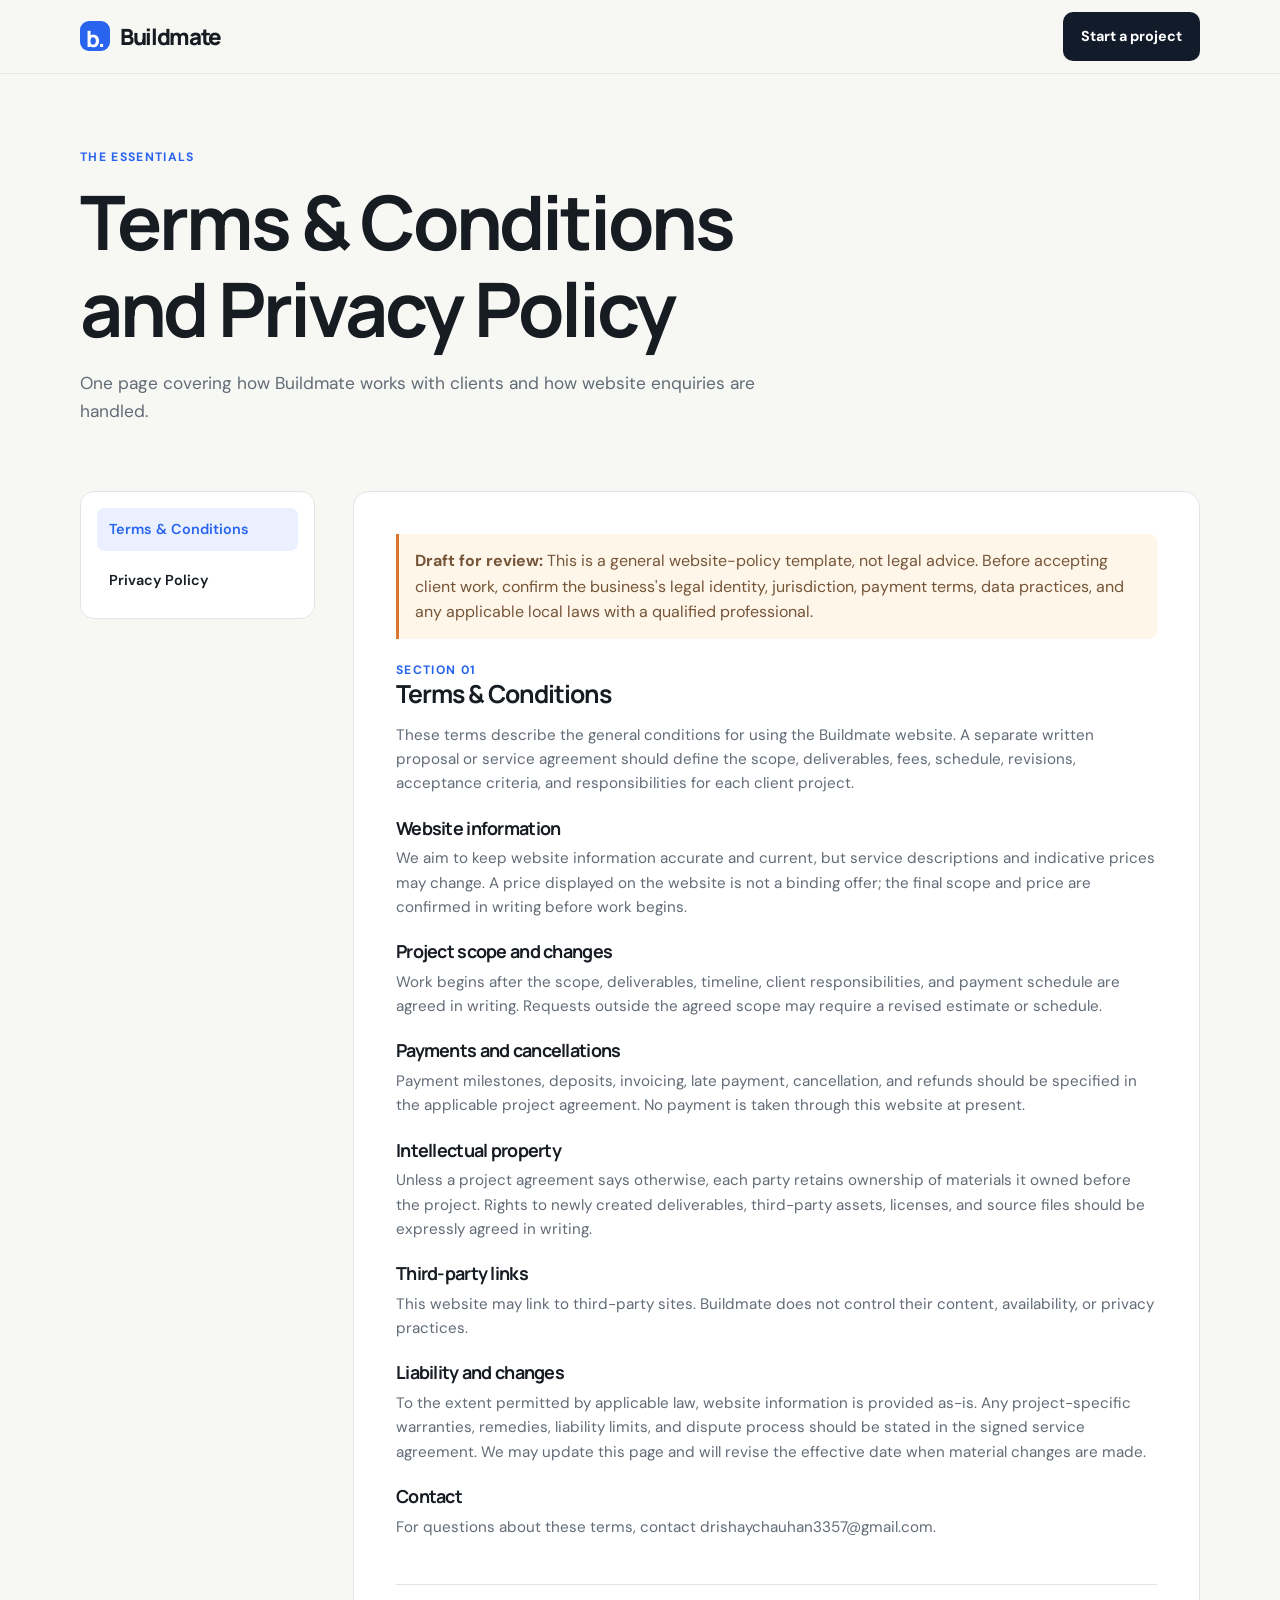
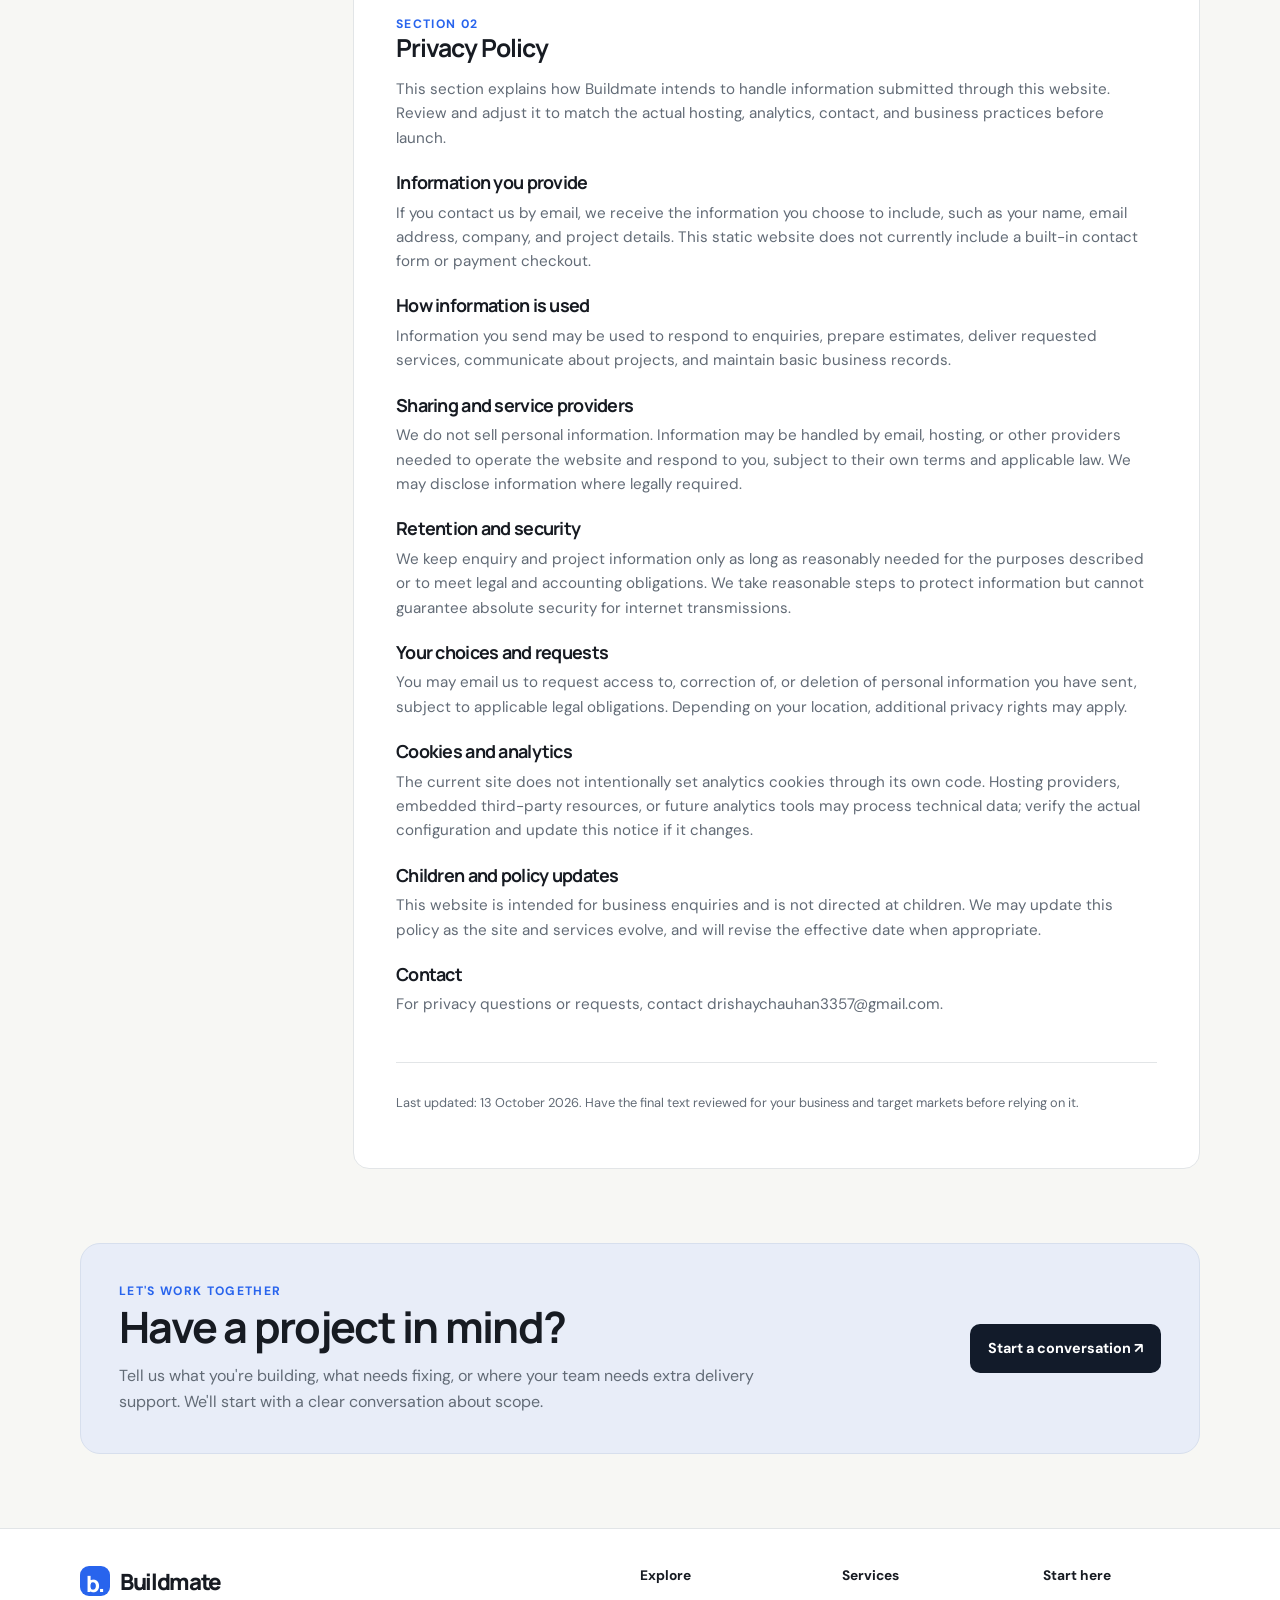
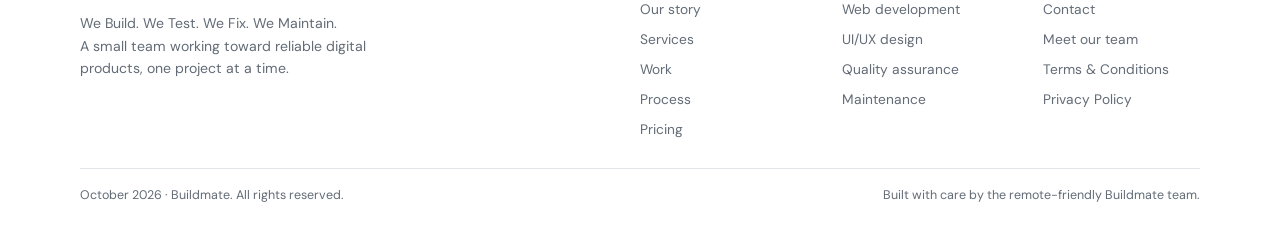
==== commit b53cc6d7: "Show October 2026 copyright date in shared footer" ====
--- a/legal.html
+++ b/legal.html
@@ -16,6 +16,6 @@
         <div><strong>Start here</strong><a href="index.html#contact">Contact</a><a href="team.html" target="_blank" rel="noopener">Meet our team</a><a href="legal.html" target="_blank" rel="noopener">Terms &amp; Conditions</a><a href="legal.html#privacy" target="_blank" rel="noopener">Privacy Policy</a></div>
       </div>
     </div>
-    <div class="footer-bottom"><span>© <span id="year"></span> Buildmate. All rights reserved.</span><span>Built with care by the remote-friendly Buildmate team.</span></div>
+    <div class="footer-bottom"><span>October 2026 · Buildmate. All rights reserved.</span><span>Built with care by the remote-friendly Buildmate team.</span></div>
   </div>
 </footer><script>document.getElementById('year').textContent=new Date().getFullYear();const sections=[...document.querySelectorAll('.legal-content section')];const links=[...document.querySelectorAll('.legal-sidebar a')];const update=()=>{let current=sections[0].id;for(const section of sections){if(section.getBoundingClientRect().top<=160)current=section.id;}links.forEach(link=>link.classList.toggle('active',link.hash==='#'+current));};window.addEventListener('scroll',update,{passive:true});update();</script><script src="assets/js/work.js" defer></script></body></html>
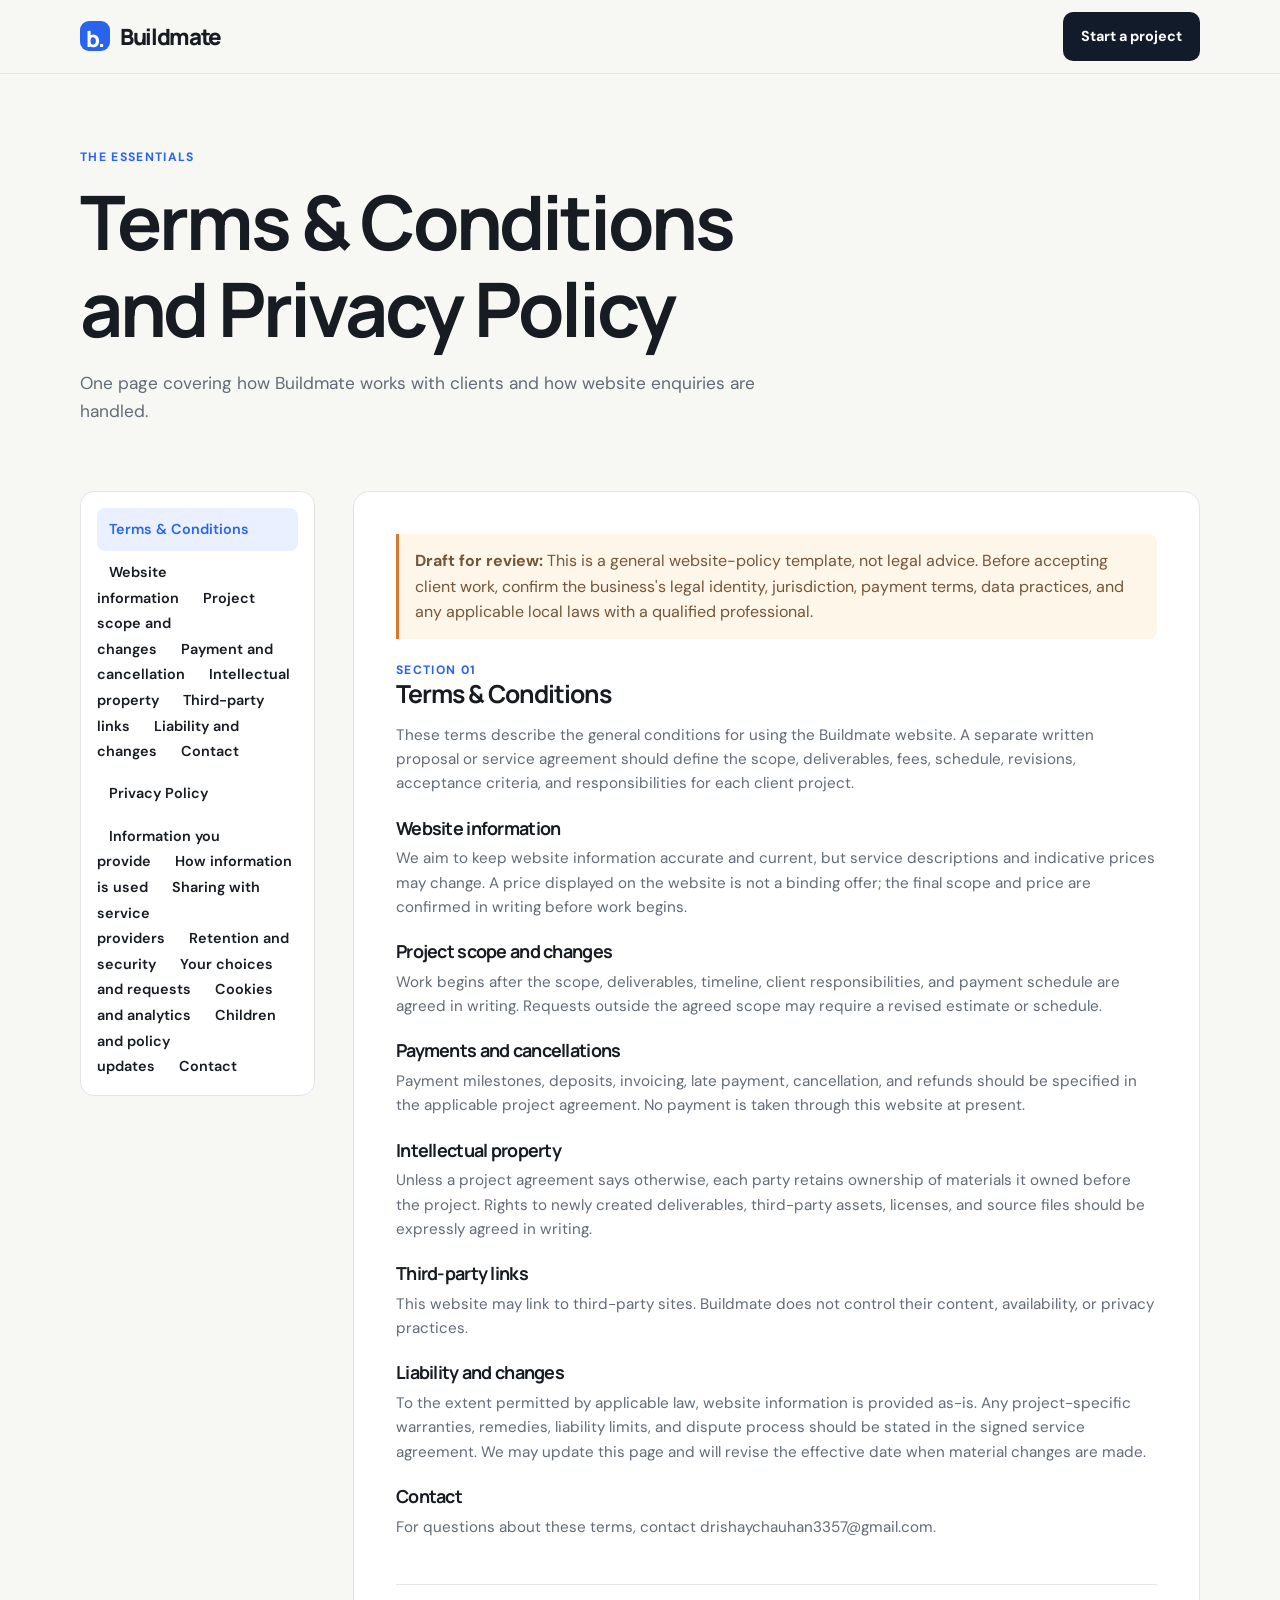
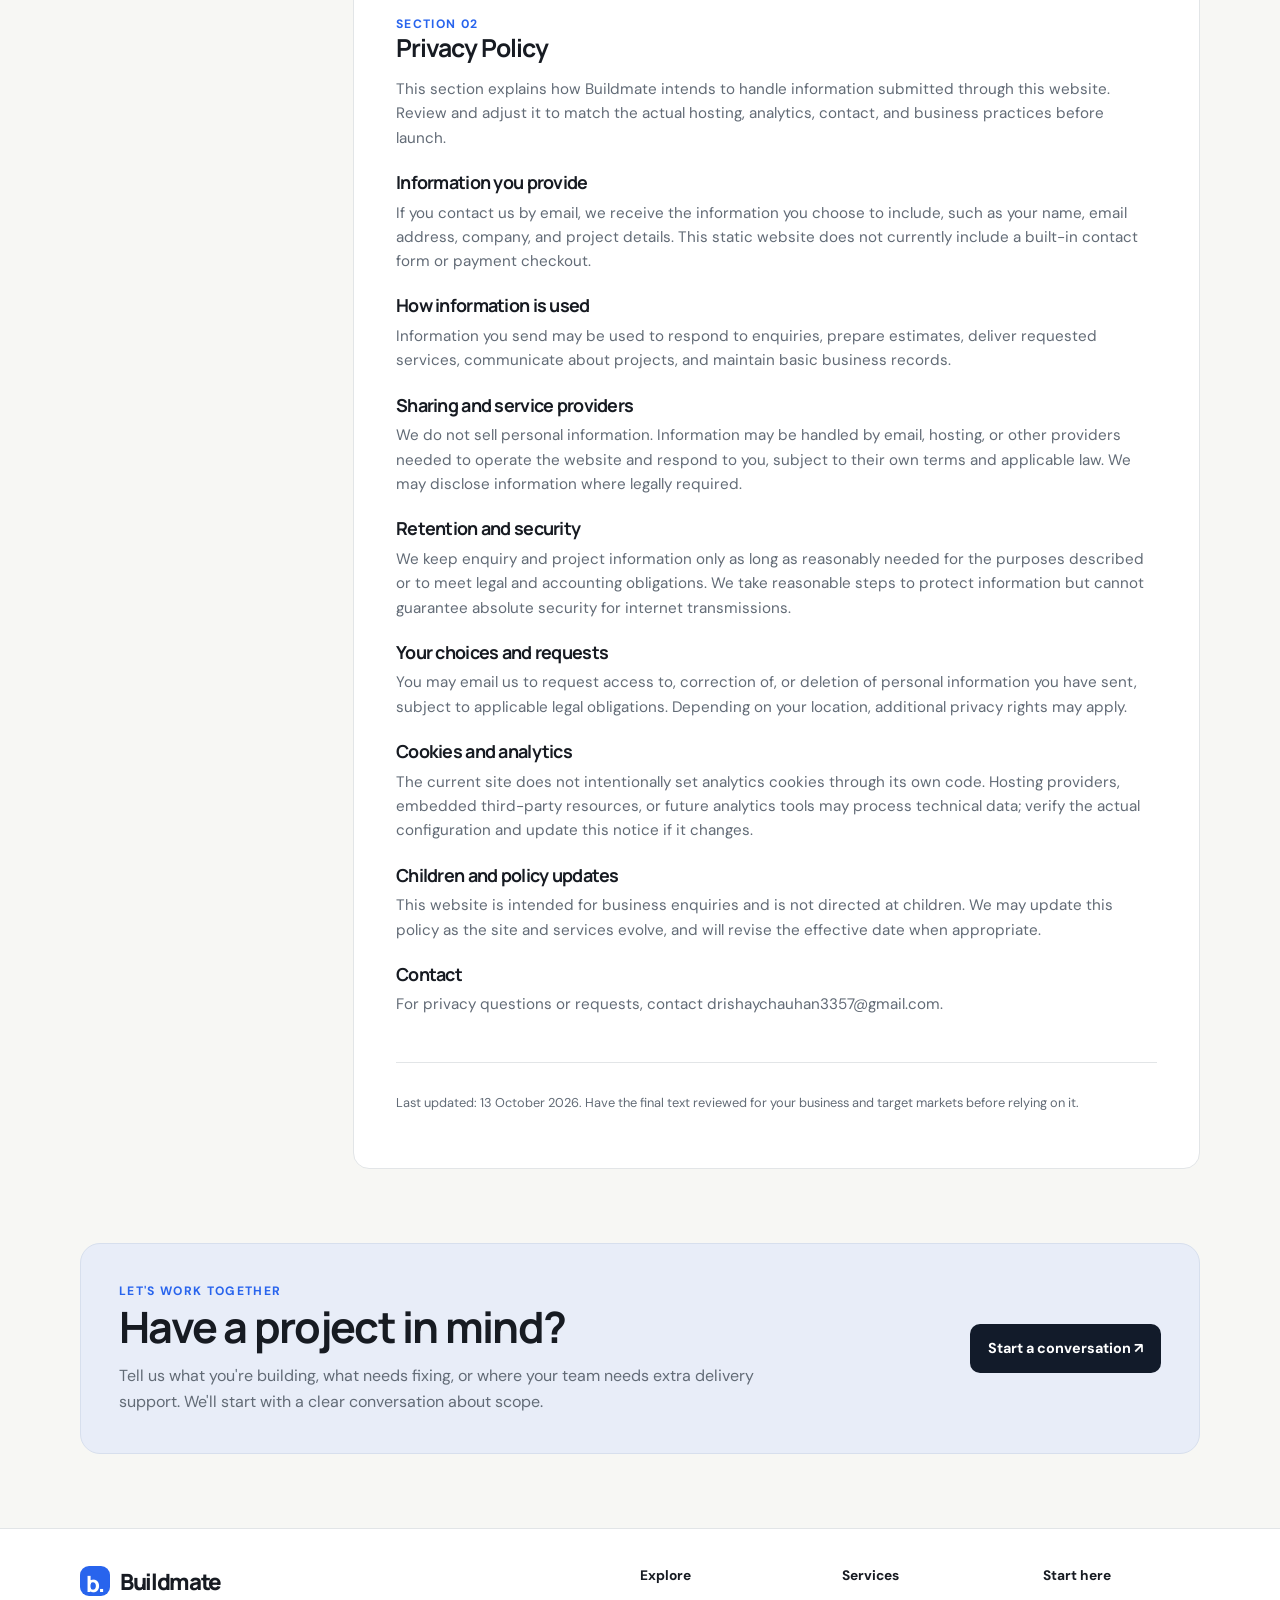
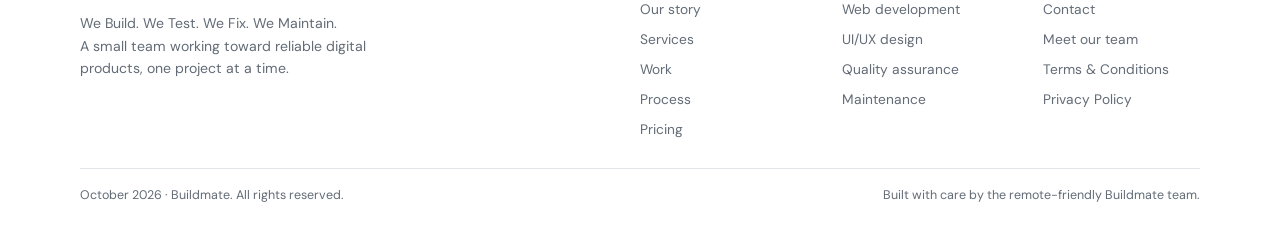
==== commit 74065004: "Add legal table of contents and accurate scroll highlighting" ====
--- a/legal.html
+++ b/legal.html
@@ -2,9 +2,9 @@
 <html lang="en"><head><meta charset="utf-8"><meta name="viewport" content="width=device-width, initial-scale=1"><meta name="theme-color" content="#f7f7f4"><meta name="description" content="Buildmate terms and conditions and privacy policy."><title>Terms &amp; Conditions & Privacy Policy – Buildmate</title><link rel="icon" type="image/svg+xml" href="assets/favicon.svg"><link rel="preconnect" href="https://fonts.googleapis.com"><link rel="preconnect" href="https://fonts.gstatic.com" crossorigin><link href="https://fonts.googleapis.com/css2?family=DM+Sans:wght@400;500;600;700&family=Manrope:wght@400;500;600;700;800&display=swap" rel="stylesheet"><link rel="stylesheet" href="assets/css/work.css"><style>.legal-layout{display:grid;grid-template-columns:235px minmax(0,1fr);gap:38px;align-items:start}.legal-sidebar{position:sticky;top:96px;background:#fff;border:1px solid var(--line);border-radius:14px;padding:16px;display:grid;gap:8px}.legal-sidebar a{padding:10px 12px;border-radius:8px;font-weight:600;font-size:.9rem}.legal-sidebar a.active,.legal-sidebar a:hover{background:#eaf0ff;color:var(--blue)}.legal-content{background:#fff;border:1px solid var(--line);border-radius:16px;padding:clamp(22px,4vw,42px);min-width:0}.legal-content section{padding:0 0 30px;margin-bottom:30px;border-bottom:1px solid var(--line);scroll-margin-top:100px}.legal-content section:last-child{border-bottom:0;margin-bottom:0}.legal-content h2{font-size:1.55rem;margin-bottom:14px}.legal-content h3{margin-top:22px}.legal-content p,.legal-content li{font-size:.95rem}.legal-content ul{padding-left:22px}.draft-warning{background:#fff6ea;border-left:3px solid var(--orange);padding:14px 16px;border-radius:0 8px 8px 0;color:#755538;margin-bottom:22px}@media(max-width:720px){.legal-layout{grid-template-columns:1fr;gap:16px}.legal-sidebar{position:static;grid-template-columns:repeat(2,minmax(0,1fr))}.legal-content{padding:20px}}</style></head>
 <body><header class="topbar"><div class="wrap nav"><a class="brand" href="index.html#home" aria-label="Buildmate home"><span class="brand-mark">b.</span>Buildmate</a><a class="btn btn-dark" href="#contact">Start a project</a></div></header>
 <main><section class="hero"><div class="wrap"><div class="eyebrow">The essentials</div><h1>Terms &amp; Conditions<br>and Privacy Policy</h1><p>One page covering how Buildmate works with clients and how website enquiries are handled.</p></div></section>
-<section class="section" style="padding-top:0"><div class="wrap legal-layout"><aside class="legal-sidebar" aria-label="Legal page navigation"><a href="#terms" class="active">Terms &amp; Conditions</a><a href="#privacy">Privacy Policy</a></aside><div class="legal-content"><div class="draft-warning"><strong>Draft for review:</strong> This is a general website-policy template, not legal advice. Before accepting client work, confirm the business's legal identity, jurisdiction, payment terms, data practices, and any applicable local laws with a qualified professional.</div>
-<section id="terms"><div class="eyebrow">Section 01</div><h2>Terms &amp; Conditions</h2><p>These terms describe the general conditions for using the Buildmate website. A separate written proposal or service agreement should define the scope, deliverables, fees, schedule, revisions, acceptance criteria, and responsibilities for each client project.</p><h3>Website information</h3><p>We aim to keep website information accurate and current, but service descriptions and indicative prices may change. A price displayed on the website is not a binding offer; the final scope and price are confirmed in writing before work begins.</p><h3>Project scope and changes</h3><p>Work begins after the scope, deliverables, timeline, client responsibilities, and payment schedule are agreed in writing. Requests outside the agreed scope may require a revised estimate or schedule.</p><h3>Payments and cancellations</h3><p>Payment milestones, deposits, invoicing, late payment, cancellation, and refunds should be specified in the applicable project agreement. No payment is taken through this website at present.</p><h3>Intellectual property</h3><p>Unless a project agreement says otherwise, each party retains ownership of materials it owned before the project. Rights to newly created deliverables, third-party assets, licenses, and source files should be expressly agreed in writing.</p><h3>Third-party links</h3><p>This website may link to third-party sites. Buildmate does not control their content, availability, or privacy practices.</p><h3>Liability and changes</h3><p>To the extent permitted by applicable law, website information is provided as-is. Any project-specific warranties, remedies, liability limits, and dispute process should be stated in the signed service agreement. We may update this page and will revise the effective date when material changes are made.</p><h3>Contact</h3><p>For questions about these terms, contact <a href="https://mail.google.com/mail/?view=cm&amp;fs=1&amp;to=drishaychauhan3357@gmail.com&amp;su=Buildmate%20legal%20enquiry" target="_blank" rel="noopener">drishaychauhan3357@gmail.com</a>.</p></section>
-<section id="privacy"><div class="eyebrow">Section 02</div><h2>Privacy Policy</h2><p>This section explains how Buildmate intends to handle information submitted through this website. Review and adjust it to match the actual hosting, analytics, contact, and business practices before launch.</p><h3>Information you provide</h3><p>If you contact us by email, we receive the information you choose to include, such as your name, email address, company, and project details. This static website does not currently include a built-in contact form or payment checkout.</p><h3>How information is used</h3><p>Information you send may be used to respond to enquiries, prepare estimates, deliver requested services, communicate about projects, and maintain basic business records.</p><h3>Sharing and service providers</h3><p>We do not sell personal information. Information may be handled by email, hosting, or other providers needed to operate the website and respond to you, subject to their own terms and applicable law. We may disclose information where legally required.</p><h3>Retention and security</h3><p>We keep enquiry and project information only as long as reasonably needed for the purposes described or to meet legal and accounting obligations. We take reasonable steps to protect information but cannot guarantee absolute security for internet transmissions.</p><h3>Your choices and requests</h3><p>You may email us to request access to, correction of, or deletion of personal information you have sent, subject to applicable legal obligations. Depending on your location, additional privacy rights may apply.</p><h3>Cookies and analytics</h3><p>The current site does not intentionally set analytics cookies through its own code. Hosting providers, embedded third-party resources, or future analytics tools may process technical data; verify the actual configuration and update this notice if it changes.</p><h3>Children and policy updates</h3><p>This website is intended for business enquiries and is not directed at children. We may update this policy as the site and services evolve, and will revise the effective date when appropriate.</p><h3>Contact</h3><p>For privacy questions or requests, contact <a href="https://mail.google.com/mail/?view=cm&amp;fs=1&amp;to=drishaychauhan3357@gmail.com&amp;su=Buildmate%20privacy%20request" target="_blank" rel="noopener">drishaychauhan3357@gmail.com</a>.</p></section><p style="font-size:.8rem;color:var(--muted)">Last updated: 13 October 2026. Have the final text reviewed for your business and target markets before relying on it.</p></div></div></section><section class="cta" id="contact"><div class="wrap"><div class="cta-panel"><div><div class="eyebrow">Let's work together</div><h2>Have a project in mind?</h2><p>Tell us what you're building, what needs fixing, or where your team needs extra delivery support. We'll start with a clear conversation about scope.</p></div><a class="btn btn-dark" href="https://mail.google.com/mail/?view=cm&amp;fs=1&amp;to=drishaychauhan3357@gmail.com&amp;su=Buildmate%20project%20enquiry" target="_blank" rel="noopener">Start a conversation ↗</a></div></div></section>
+<section class="section" style="padding-top:0"><div class="wrap legal-layout"><aside class="legal-sidebar" aria-label="Legal page table of contents"><a href="#terms" class="active legal-parent" data-parent="terms">Terms &amp; Conditions</a><div class="legal-subnav"><a href="#website-information" class="legal-child" data-parent="terms">Website information</a><a href="#project-scope" class="legal-child" data-parent="terms">Project scope and changes</a><a href="#payments-cancellations" class="legal-child" data-parent="terms">Payment and cancellation</a><a href="#intellectual-property" class="legal-child" data-parent="terms">Intellectual property</a><a href="#third-party-links" class="legal-child" data-parent="terms">Third-party links</a><a href="#liability-changes" class="legal-child" data-parent="terms">Liability and changes</a><a href="#terms-contact" class="legal-child" data-parent="terms">Contact</a></div><a href="#privacy" class="legal-parent" data-parent="privacy">Privacy Policy</a><div class="legal-subnav"><a href="#information-provided" class="legal-child" data-parent="privacy">Information you provide</a><a href="#information-use" class="legal-child" data-parent="privacy">How information is used</a><a href="#service-providers" class="legal-child" data-parent="privacy">Sharing with service providers</a><a href="#retention-security" class="legal-child" data-parent="privacy">Retention and security</a><a href="#choices-requests" class="legal-child" data-parent="privacy">Your choices and requests</a><a href="#cookies-analytics" class="legal-child" data-parent="privacy">Cookies and analytics</a><a href="#children-updates" class="legal-child" data-parent="privacy">Children and policy updates</a><a href="#privacy-contact" class="legal-child" data-parent="privacy">Contact</a></div></aside><div class="legal-content"><div class="draft-warning"><strong>Draft for review:</strong> This is a general website-policy template, not legal advice. Before accepting client work, confirm the business's legal identity, jurisdiction, payment terms, data practices, and any applicable local laws with a qualified professional.</div>
+<section id="terms"><div class="eyebrow">Section 01</div><h2>Terms &amp; Conditions</h2><p>These terms describe the general conditions for using the Buildmate website. A separate written proposal or service agreement should define the scope, deliverables, fees, schedule, revisions, acceptance criteria, and responsibilities for each client project.</p><h3 id="website-information">Website information</h3><p>We aim to keep website information accurate and current, but service descriptions and indicative prices may change. A price displayed on the website is not a binding offer; the final scope and price are confirmed in writing before work begins.</p><h3 id="project-scope">Project scope and changes</h3><p>Work begins after the scope, deliverables, timeline, client responsibilities, and payment schedule are agreed in writing. Requests outside the agreed scope may require a revised estimate or schedule.</p><h3 id="payments-cancellations">Payments and cancellations</h3><p>Payment milestones, deposits, invoicing, late payment, cancellation, and refunds should be specified in the applicable project agreement. No payment is taken through this website at present.</p><h3 id="intellectual-property">Intellectual property</h3><p>Unless a project agreement says otherwise, each party retains ownership of materials it owned before the project. Rights to newly created deliverables, third-party assets, licenses, and source files should be expressly agreed in writing.</p><h3 id="third-party-links">Third-party links</h3><p>This website may link to third-party sites. Buildmate does not control their content, availability, or privacy practices.</p><h3 id="liability-changes">Liability and changes</h3><p>To the extent permitted by applicable law, website information is provided as-is. Any project-specific warranties, remedies, liability limits, and dispute process should be stated in the signed service agreement. We may update this page and will revise the effective date when material changes are made.</p><h3 id="terms-contact">Contact</h3><p>For questions about these terms, contact <a href="https://mail.google.com/mail/?view=cm&amp;fs=1&amp;to=drishaychauhan3357@gmail.com&amp;su=Buildmate%20legal%20enquiry" target="_blank" rel="noopener">drishaychauhan3357@gmail.com</a>.</p></section>
+<section id="privacy"><div class="eyebrow">Section 02</div><h2>Privacy Policy</h2><p>This section explains how Buildmate intends to handle information submitted through this website. Review and adjust it to match the actual hosting, analytics, contact, and business practices before launch.</p><h3 id="information-provided">Information you provide</h3><p>If you contact us by email, we receive the information you choose to include, such as your name, email address, company, and project details. This static website does not currently include a built-in contact form or payment checkout.</p><h3 id="information-use">How information is used</h3><p>Information you send may be used to respond to enquiries, prepare estimates, deliver requested services, communicate about projects, and maintain basic business records.</p><h3 id="service-providers">Sharing and service providers</h3><p>We do not sell personal information. Information may be handled by email, hosting, or other providers needed to operate the website and respond to you, subject to their own terms and applicable law. We may disclose information where legally required.</p><h3 id="retention-security">Retention and security</h3><p>We keep enquiry and project information only as long as reasonably needed for the purposes described or to meet legal and accounting obligations. We take reasonable steps to protect information but cannot guarantee absolute security for internet transmissions.</p><h3 id="choices-requests">Your choices and requests</h3><p>You may email us to request access to, correction of, or deletion of personal information you have sent, subject to applicable legal obligations. Depending on your location, additional privacy rights may apply.</p><h3 id="cookies-analytics">Cookies and analytics</h3><p>The current site does not intentionally set analytics cookies through its own code. Hosting providers, embedded third-party resources, or future analytics tools may process technical data; verify the actual configuration and update this notice if it changes.</p><h3 id="children-updates">Children and policy updates</h3><p>This website is intended for business enquiries and is not directed at children. We may update this policy as the site and services evolve, and will revise the effective date when appropriate.</p><h3 id="privacy-contact">Contact</h3><p>For privacy questions or requests, contact <a href="https://mail.google.com/mail/?view=cm&amp;fs=1&amp;to=drishaychauhan3357@gmail.com&amp;su=Buildmate%20privacy%20request" target="_blank" rel="noopener">drishaychauhan3357@gmail.com</a>.</p></section><p style="font-size:.8rem;color:var(--muted)">Last updated: 13 October 2026. Have the final text reviewed for your business and target markets before relying on it.</p></div></div></section><section class="cta" id="contact"><div class="wrap"><div class="cta-panel"><div><div class="eyebrow">Let's work together</div><h2>Have a project in mind?</h2><p>Tell us what you're building, what needs fixing, or where your team needs extra delivery support. We'll start with a clear conversation about scope.</p></div><a class="btn btn-dark" href="https://mail.google.com/mail/?view=cm&amp;fs=1&amp;to=drishaychauhan3357@gmail.com&amp;su=Buildmate%20project%20enquiry" target="_blank" rel="noopener">Start a conversation ↗</a></div></div></section>
 </main>
 <footer class="footer">
   <div class="wrap">
@@ -13,9 +13,44 @@
       <div class="footer-links">
         <div><strong>Explore</strong><a href="index.html#story">Our story</a><a href="index.html#services">Services</a><a href="index.html#work">Work</a><a href="index.html#process">Process</a><a href="index.html#pricing">Pricing</a></div>
         <div><strong>Services</strong><a href="index.html#services">Web development</a><a href="index.html#services">UI/UX design</a><a href="index.html#services">Quality assurance</a><a href="index.html#services">Maintenance</a></div>
-        <div><strong>Start here</strong><a href="index.html#contact">Contact</a><a href="team.html" target="_blank" rel="noopener">Meet our team</a><a href="legal.html" target="_blank" rel="noopener">Terms &amp; Conditions</a><a href="legal.html#privacy" target="_blank" rel="noopener">Privacy Policy</a></div>
+        <div><strong>Start here</strong><a href="#contact">Contact</a><a href="team.html" target="_blank" rel="noopener">Meet our team</a><a href="legal.html" target="_blank" rel="noopener">Terms &amp; Conditions</a><a href="legal.html#privacy" target="_blank" rel="noopener">Privacy Policy</a></div>
       </div>
     </div>
     <div class="footer-bottom"><span>October 2026 · Buildmate. All rights reserved.</span><span>Built with care by the remote-friendly Buildmate team.</span></div>
   </div>
-</footer><script>document.getElementById('year').textContent=new Date().getFullYear();const sections=[...document.querySelectorAll('.legal-content section')];const links=[...document.querySelectorAll('.legal-sidebar a')];const update=()=>{let current=sections[0].id;for(const section of sections){if(section.getBoundingClientRect().top<=160)current=section.id;}links.forEach(link=>link.classList.toggle('active',link.hash==='#'+current));};window.addEventListener('scroll',update,{passive:true});update();</script><script src="assets/js/work.js" defer></script></body></html>+</footer><script>
+document.getElementById('year').textContent = new Date().getFullYear();
+const legalSections = [...document.querySelectorAll('.legal-content > section[id]')];
+const tocLinks = [...document.querySelectorAll('.legal-sidebar a')];
+const updateLegalToc = () => {
+  const marker = 170;
+  let current = legalSections[0]?.id || 'terms';
+  for (const section of legalSections) {
+    if (section.getBoundingClientRect().top <= marker) current = section.id;
+  }
+  const activeParent = current === 'privacy' ? 'privacy' : 'terms';
+  tocLinks.forEach(link => {
+    const parent = link.dataset.parent;
+    const target = document.getElementById(link.hash.slice(1));
+    const isExact = link.hash === '#' + current;
+    const isChild = link.classList.contains('legal-child') && target && target.getBoundingClientRect().top <= marker + 12;
+    link.classList.toggle('active', isExact || isChild);
+    if (link.classList.contains('legal-parent')) link.classList.toggle('active', parent === activeParent && current === parent);
+  });
+  const children = tocLinks.filter(link => link.classList.contains('legal-child') && link.dataset.parent === activeParent);
+  let currentChild = null;
+  for (const link of children) {
+    const target = document.getElementById(link.hash.slice(1));
+    if (target && target.getBoundingClientRect().top <= marker) currentChild = link;
+  }
+  children.forEach(link => link.classList.toggle('active', link === currentChild));
+};
+window.addEventListener('scroll', updateLegalToc, { passive: true });
+window.addEventListener('resize', updateLegalToc);
+tocLinks.forEach(link => link.addEventListener('click', () => {
+  if (link.classList.contains('legal-parent')) {
+    tocLinks.filter(item => item.classList.contains('legal-parent')).forEach(item => item.classList.toggle('active', item === link));
+  }
+}));
+updateLegalToc();
+</script><script src="assets/js/work.js" defer></script></body></html>
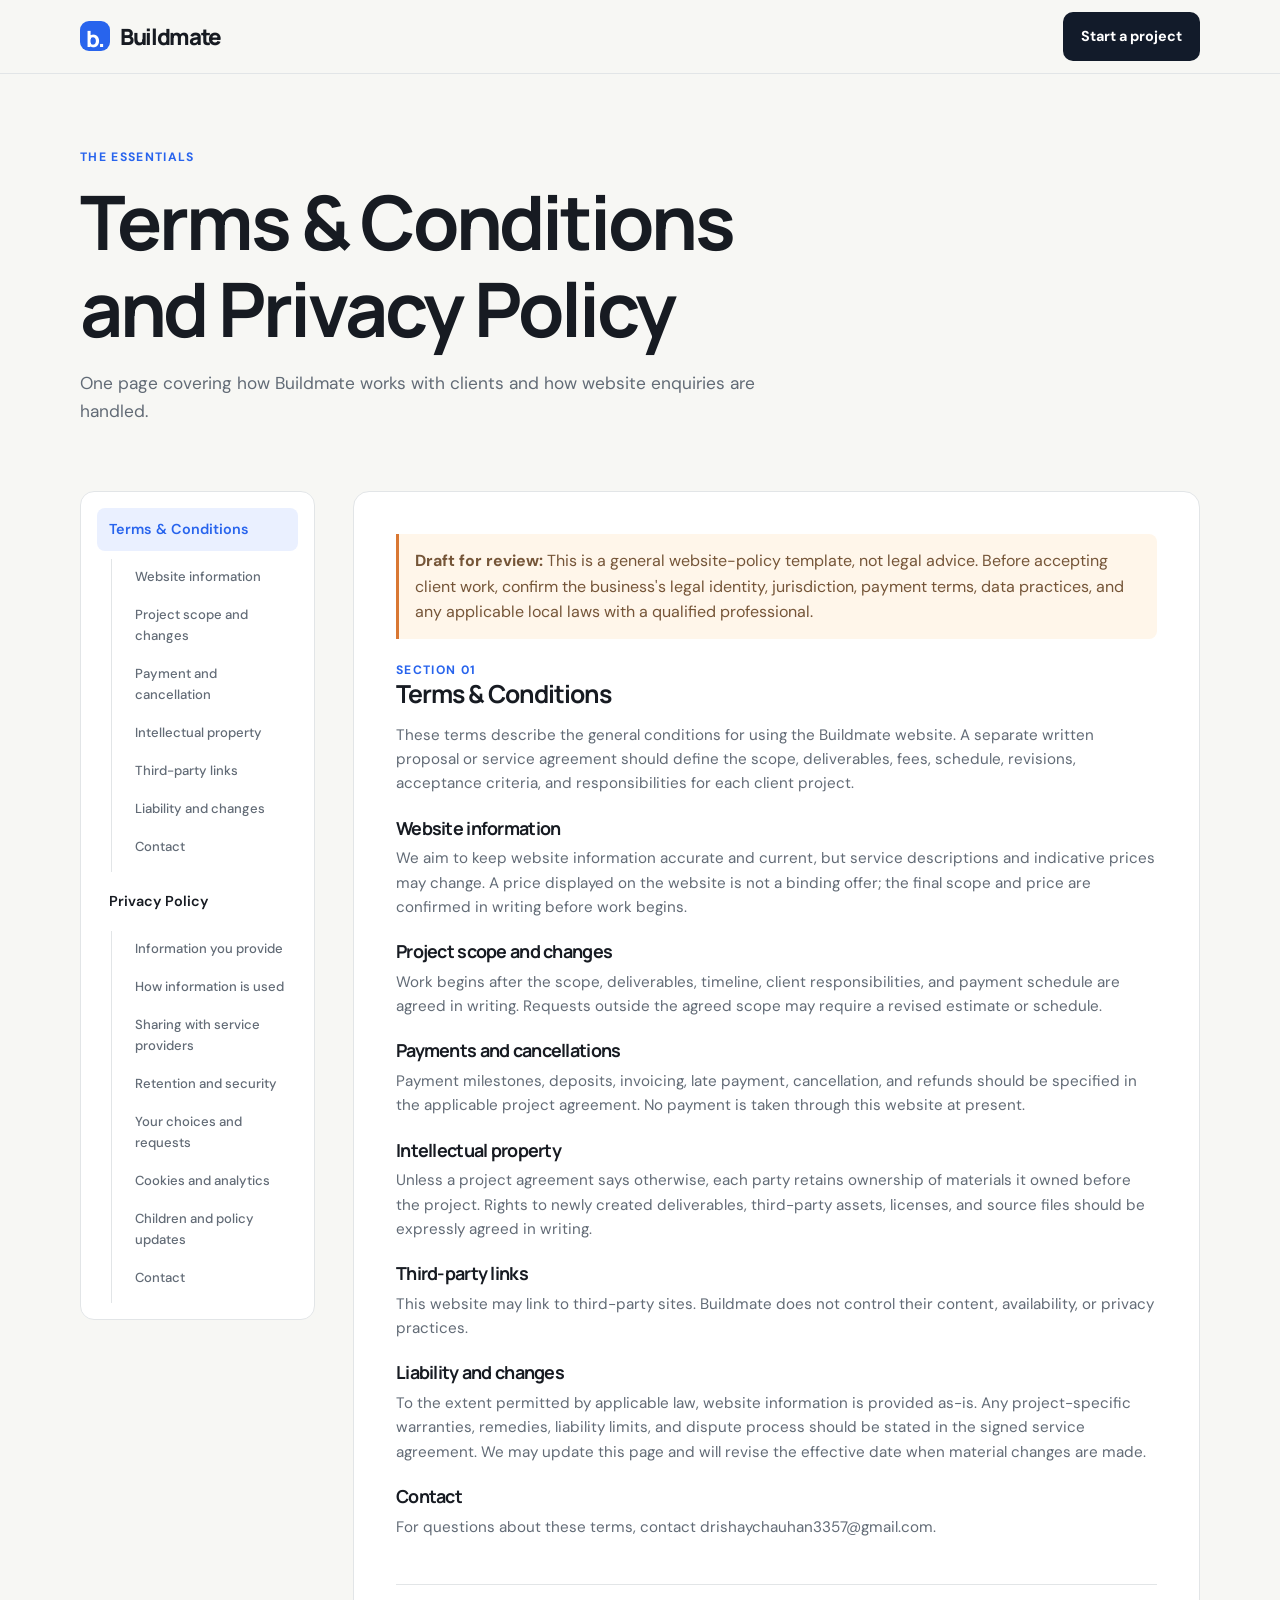
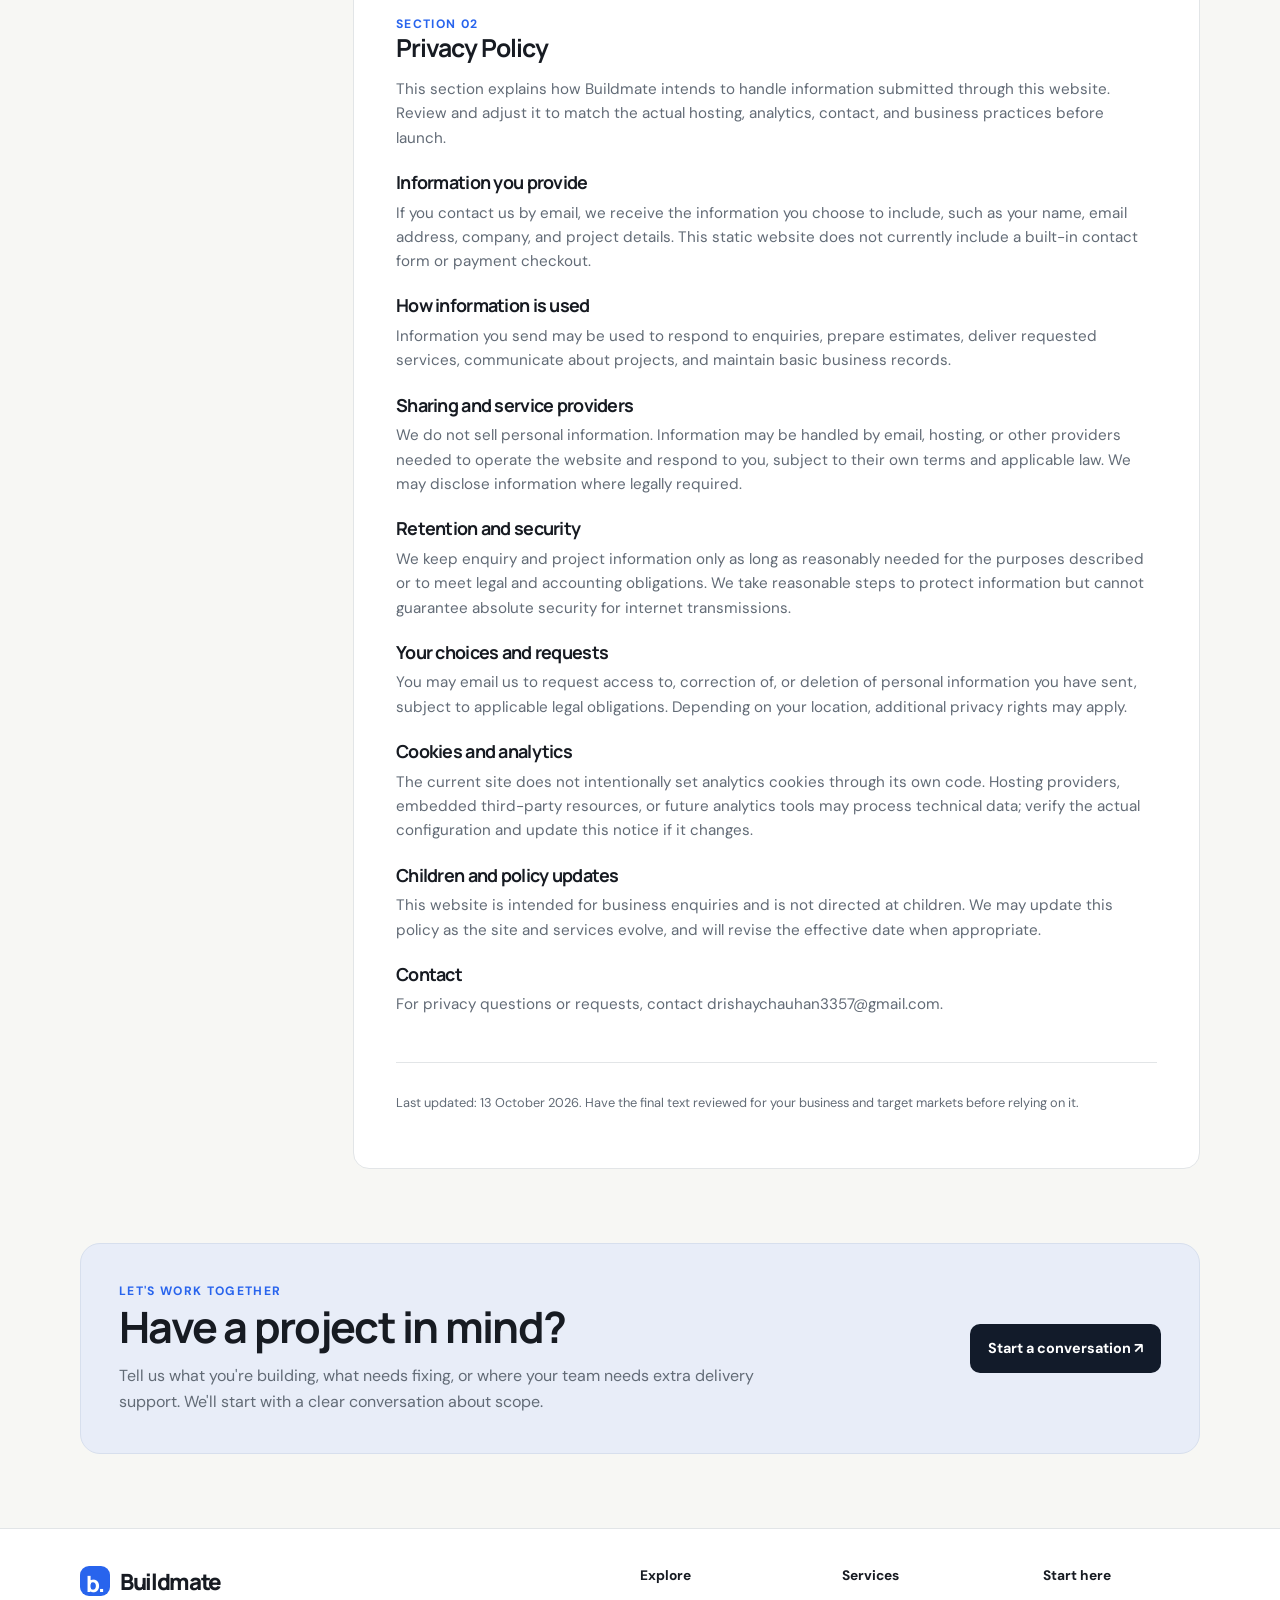
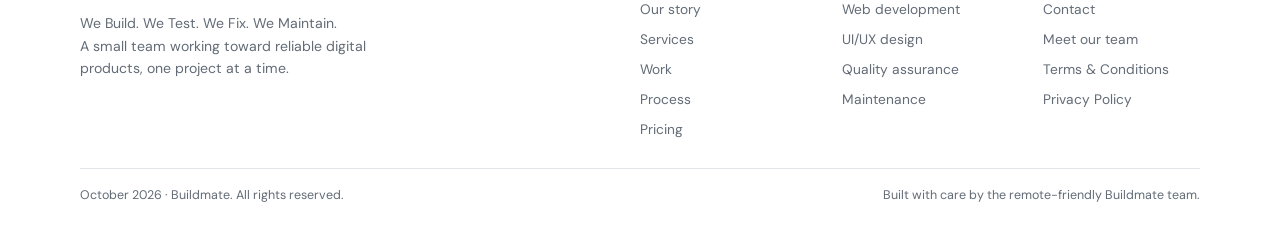
==== commit 0f51a48d: "Style nested legal table of contents and active section states" ====
--- a/legal.html
+++ b/legal.html
@@ -1,5 +1,5 @@
 <!doctype html>
-<html lang="en"><head><meta charset="utf-8"><meta name="viewport" content="width=device-width, initial-scale=1"><meta name="theme-color" content="#f7f7f4"><meta name="description" content="Buildmate terms and conditions and privacy policy."><title>Terms &amp; Conditions & Privacy Policy – Buildmate</title><link rel="icon" type="image/svg+xml" href="assets/favicon.svg"><link rel="preconnect" href="https://fonts.googleapis.com"><link rel="preconnect" href="https://fonts.gstatic.com" crossorigin><link href="https://fonts.googleapis.com/css2?family=DM+Sans:wght@400;500;600;700&family=Manrope:wght@400;500;600;700;800&display=swap" rel="stylesheet"><link rel="stylesheet" href="assets/css/work.css"><style>.legal-layout{display:grid;grid-template-columns:235px minmax(0,1fr);gap:38px;align-items:start}.legal-sidebar{position:sticky;top:96px;background:#fff;border:1px solid var(--line);border-radius:14px;padding:16px;display:grid;gap:8px}.legal-sidebar a{padding:10px 12px;border-radius:8px;font-weight:600;font-size:.9rem}.legal-sidebar a.active,.legal-sidebar a:hover{background:#eaf0ff;color:var(--blue)}.legal-content{background:#fff;border:1px solid var(--line);border-radius:16px;padding:clamp(22px,4vw,42px);min-width:0}.legal-content section{padding:0 0 30px;margin-bottom:30px;border-bottom:1px solid var(--line);scroll-margin-top:100px}.legal-content section:last-child{border-bottom:0;margin-bottom:0}.legal-content h2{font-size:1.55rem;margin-bottom:14px}.legal-content h3{margin-top:22px}.legal-content p,.legal-content li{font-size:.95rem}.legal-content ul{padding-left:22px}.draft-warning{background:#fff6ea;border-left:3px solid var(--orange);padding:14px 16px;border-radius:0 8px 8px 0;color:#755538;margin-bottom:22px}@media(max-width:720px){.legal-layout{grid-template-columns:1fr;gap:16px}.legal-sidebar{position:static;grid-template-columns:repeat(2,minmax(0,1fr))}.legal-content{padding:20px}}</style></head>
+<html lang="en"><head><meta charset="utf-8"><meta name="viewport" content="width=device-width, initial-scale=1"><meta name="theme-color" content="#f7f7f4"><meta name="description" content="Buildmate terms and conditions and privacy policy."><title>Terms &amp; Conditions & Privacy Policy – Buildmate</title><link rel="icon" type="image/svg+xml" href="assets/favicon.svg"><link rel="preconnect" href="https://fonts.googleapis.com"><link rel="preconnect" href="https://fonts.gstatic.com" crossorigin><link href="https://fonts.googleapis.com/css2?family=DM+Sans:wght@400;500;600;700&family=Manrope:wght@400;500;600;700;800&display=swap" rel="stylesheet"><link rel="stylesheet" href="assets/css/work.css"><style>.legal-layout{display:grid;grid-template-columns:235px minmax(0,1fr);gap:38px;align-items:start}.legal-sidebar{position:sticky;top:96px;background:#fff;border:1px solid var(--line);border-radius:14px;padding:16px;display:grid;gap:8px}.legal-sidebar a{padding:10px 12px;border-radius:8px;font-weight:600;font-size:.9rem}.legal-sidebar a.active,.legal-sidebar a:hover{background:#eaf0ff;color:var(--blue)}.legal-content{background:#fff;border:1px solid var(--line);border-radius:16px;padding:clamp(22px,4vw,42px);min-width:0}.legal-content section{padding:0 0 30px;margin-bottom:30px;border-bottom:1px solid var(--line);scroll-margin-top:100px}.legal-content section:last-child{border-bottom:0;margin-bottom:0}.legal-content h2{font-size:1.55rem;margin-bottom:14px}.legal-content h3{margin-top:22px}.legal-content p,.legal-content li{font-size:.95rem}.legal-content ul{padding-left:22px}.draft-warning{background:#fff6ea;border-left:3px solid var(--orange);padding:14px 16px;border-radius:0 8px 8px 0;color:#755538;margin-bottom:22px}@media(max-width:720px){.legal-layout{grid-template-columns:1fr;gap:16px}.legal-sidebar{position:static;grid-template-columns:repeat(2,minmax(0,1fr))}.legal-content{padding:20px}}.legal-subnav{display:grid;gap:3px;padding:0 0 8px 14px;border-left:1px solid var(--line);margin-left:14px}.legal-sidebar .legal-child{font-weight:500;font-size:.82rem;padding:7px 9px;color:var(--muted)}.legal-sidebar .legal-child.active,.legal-sidebar .legal-child:hover{background:#eaf0ff;color:var(--blue)}@media(max-width:720px){.legal-sidebar{grid-template-columns:1fr}.legal-subnav{margin-bottom:8px}}</style></head>
 <body><header class="topbar"><div class="wrap nav"><a class="brand" href="index.html#home" aria-label="Buildmate home"><span class="brand-mark">b.</span>Buildmate</a><a class="btn btn-dark" href="#contact">Start a project</a></div></header>
 <main><section class="hero"><div class="wrap"><div class="eyebrow">The essentials</div><h1>Terms &amp; Conditions<br>and Privacy Policy</h1><p>One page covering how Buildmate works with clients and how website enquiries are handled.</p></div></section>
 <section class="section" style="padding-top:0"><div class="wrap legal-layout"><aside class="legal-sidebar" aria-label="Legal page table of contents"><a href="#terms" class="active legal-parent" data-parent="terms">Terms &amp; Conditions</a><div class="legal-subnav"><a href="#website-information" class="legal-child" data-parent="terms">Website information</a><a href="#project-scope" class="legal-child" data-parent="terms">Project scope and changes</a><a href="#payments-cancellations" class="legal-child" data-parent="terms">Payment and cancellation</a><a href="#intellectual-property" class="legal-child" data-parent="terms">Intellectual property</a><a href="#third-party-links" class="legal-child" data-parent="terms">Third-party links</a><a href="#liability-changes" class="legal-child" data-parent="terms">Liability and changes</a><a href="#terms-contact" class="legal-child" data-parent="terms">Contact</a></div><a href="#privacy" class="legal-parent" data-parent="privacy">Privacy Policy</a><div class="legal-subnav"><a href="#information-provided" class="legal-child" data-parent="privacy">Information you provide</a><a href="#information-use" class="legal-child" data-parent="privacy">How information is used</a><a href="#service-providers" class="legal-child" data-parent="privacy">Sharing with service providers</a><a href="#retention-security" class="legal-child" data-parent="privacy">Retention and security</a><a href="#choices-requests" class="legal-child" data-parent="privacy">Your choices and requests</a><a href="#cookies-analytics" class="legal-child" data-parent="privacy">Cookies and analytics</a><a href="#children-updates" class="legal-child" data-parent="privacy">Children and policy updates</a><a href="#privacy-contact" class="legal-child" data-parent="privacy">Contact</a></div></aside><div class="legal-content"><div class="draft-warning"><strong>Draft for review:</strong> This is a general website-policy template, not legal advice. Before accepting client work, confirm the business's legal identity, jurisdiction, payment terms, data practices, and any applicable local laws with a qualified professional.</div>
